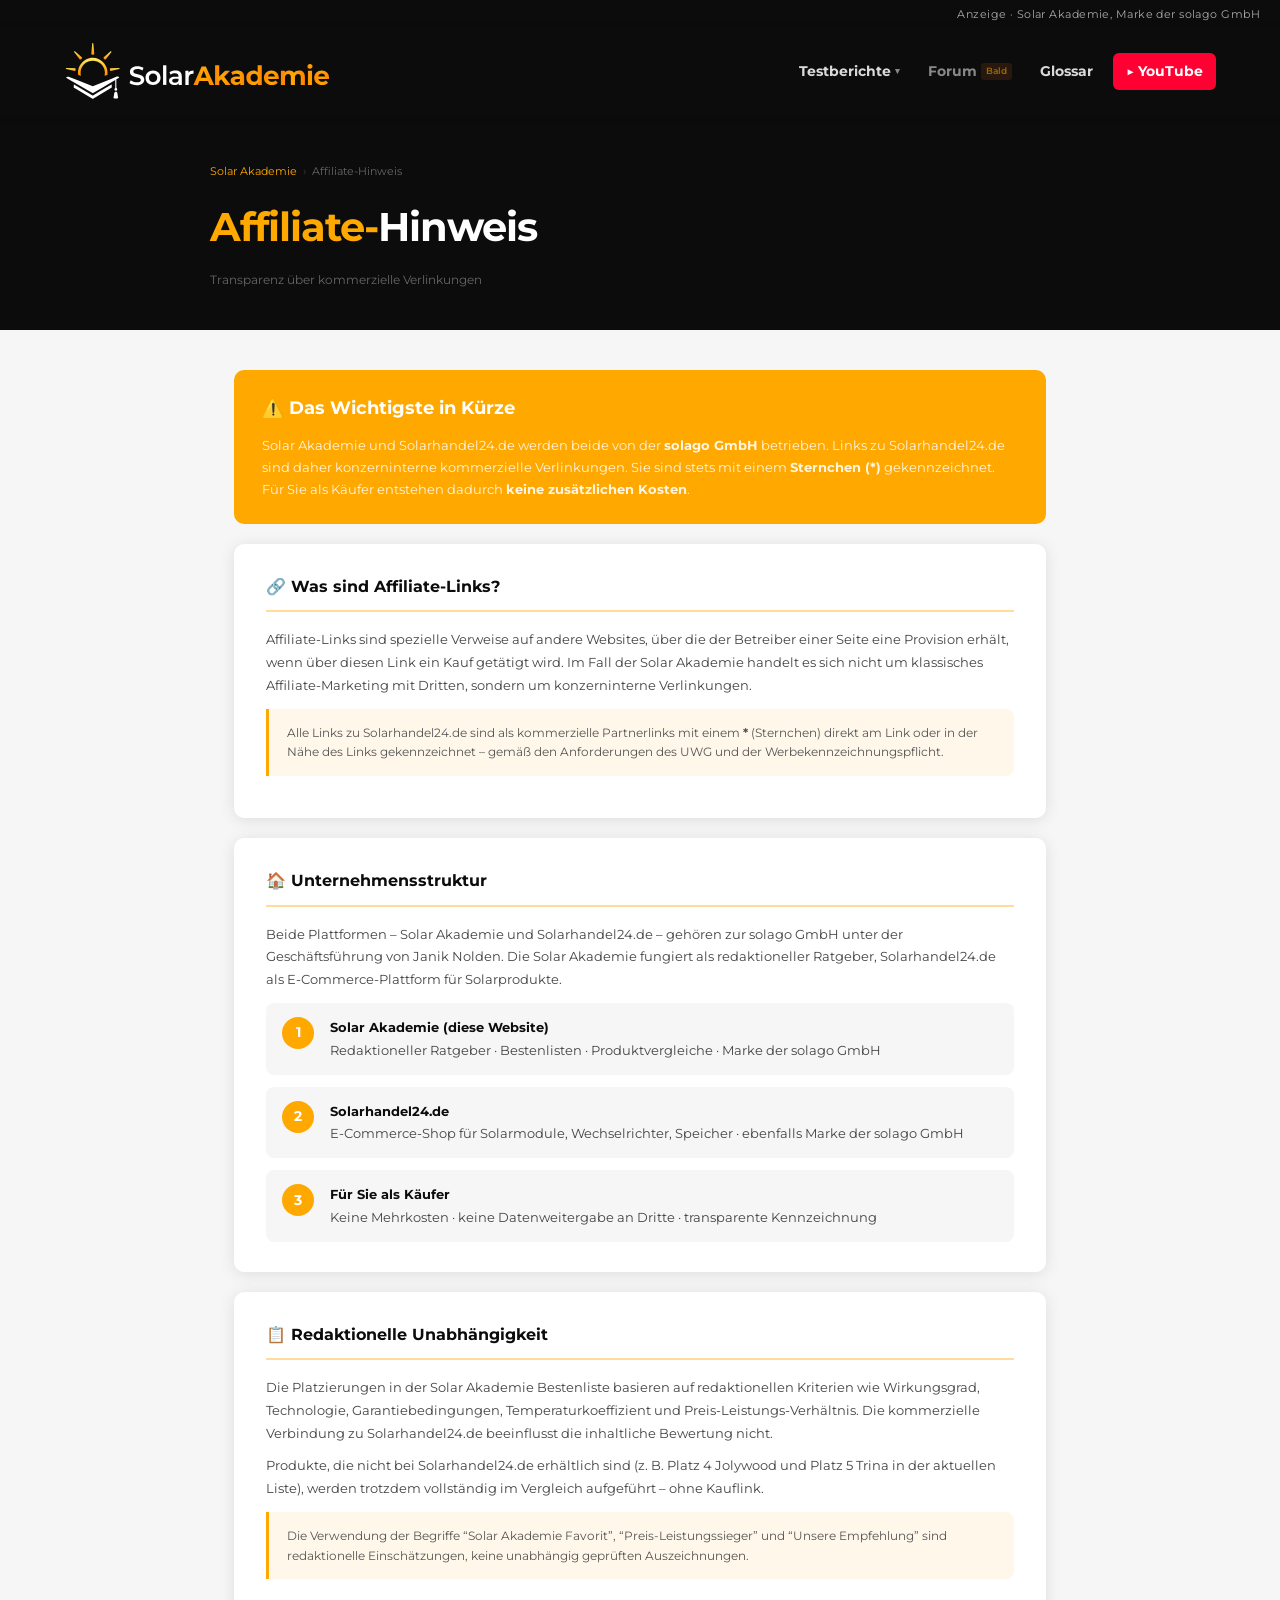
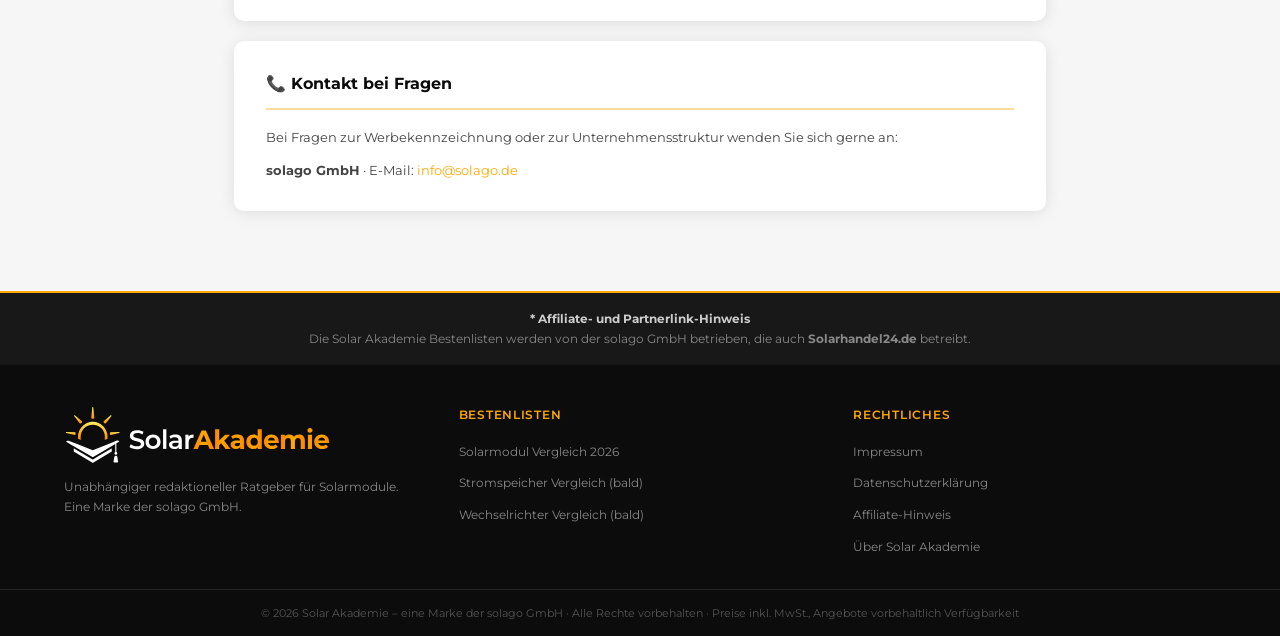
==== affiliate-hinweis.html @ ae0d11c7 "fix: Logo footer" ====
<!DOCTYPE html>
<html lang="de">
<head>
<meta charset="UTF-8">
<meta name="viewport" content="width=device-width, initial-scale=1.0">
<link rel="icon" type="image/svg+xml" href="assets/sh24_Solar-Akademie_Favicon.svg">
<title>Affiliate-Hinweis | Solar Akademie</title>
<link href="https://fonts.googleapis.com/css2?family=Montserrat:wght@300;400;700;900&display=swap" rel="stylesheet">
<link rel="stylesheet" href="assets/style.css">
</head>
<body>

<div class="ad-bar">Anzeige &middot; Solar Akademie, Marke der solago GmbH</div>

<!-- HEADER -->
<header>
  <div class="progress-bar" id="progressBar"></div>
  <div class="header-inner">
    <a href="index.html" class="logo">
      <img src="assets/Logoentwurf_dunkel.svg" alt="Solar Akademie" class="logo-img">
    </a>
    <nav class="main-nav">
      <div class="main-nav-item has-dropdown">
        <a href="#" class="main-nav-link">Testberichte <span class="nav-arrow">▾</span></a>
        <div class="nav-dropdown">
          <div class="nav-dropdown-group">Solarmodule</div>
          <a href="solarmodule-vergleich-2026.html" class="nav-dropdown-link">Solarmodul Vergleich 2026</a>
          <a href="#" class="nav-dropdown-link nav-dropdown-soon">Beste Full-Black Module <span class="nav-soon">Bald</span></a>
          <div class="mobile-menu-divider"></div>
          <div class="nav-dropdown-group">Speicher &amp; Wechselrichter</div>
          <a href="#" class="nav-dropdown-link nav-dropdown-soon">Stromspeicher Vergleich <span class="nav-soon">Bald</span></a>
          <a href="#" class="nav-dropdown-link nav-dropdown-soon">Wechselrichter <span class="nav-soon">Bald</span></a>
          <a href="#" class="nav-dropdown-link nav-dropdown-soon">Balkonkraftwerke <span class="nav-soon">Bald</span></a>
        </div>
      </div>
      <a href="#" class="main-nav-link main-nav-soon">Forum <span class="nav-soon">Bald</span></a>
      <a href="glossar.html" class="main-nav-link">Glossar</a>
      <a href="https://www.youtube.com/@solar-akademie" target="_blank" rel="noopener" class="main-nav-cta">▶ YouTube</a>
    </nav>
    <button class="mobile-menu-btn" id="mobileMenuBtn" aria-label="Menü öffnen">☰</button>
  </div>
  <!-- Mobile Menu -->
  <div class="mobile-menu" id="mobileMenu">
    <div class="mobile-menu-toggle" id="mobileTestToggle">Testberichte <span class="mob-arrow">▾</span></div>
    <div class="mobile-submenu" id="mobileTestSubmenu">
      <div class="mobile-menu-label">Solarmodule</div>
      <a href="solarmodule-vergleich-2026.html">Solarmodul Vergleich 2026</a>
      <a href="#">Beste Full-Black Module <span class="nav-soon">Bald</span></a>
      <div class="mobile-menu-label">Speicher &amp; Wechselrichter</div>
      <a href="#">Stromspeicher Vergleich <span class="nav-soon">Bald</span></a>
      <a href="#">Wechselrichter <span class="nav-soon">Bald</span></a>
      <a href="#">Balkonkraftwerke <span class="nav-soon">Bald</span></a>
    </div>
    <div class="mobile-menu-divider"></div>
    <a href="#">Forum</a>
    <a href="glossar.html">Glossar</a>
    <a href="https://www.youtube.com/@solar-akademie" target="_blank" rel="noopener">▶ YouTube</a>
  </div>
</header>


<div class="page-hero">
  <div class="page-hero-inner">
    <div class="breadcrumb">
      <a href="index.html">Solar Akademie</a>
      <span class="breadcrumb-sep">&rsaquo;</span>
      <span>Affiliate-Hinweis</span>
    </div>
    <h1><span>Affiliate-</span>Hinweis</h1>
    <div class="page-hero-meta">Transparenz &uuml;ber kommerzielle Verlinkungen</div>
  </div>
</div>

<div class="legal-wrap">

  <div class="highlight-box">
    <h2>&#9888;&#65039; Das Wichtigste in K&uuml;rze</h2>
    <p>Solar Akademie und Solarhandel24.de werden beide von der <strong>solago GmbH</strong> betrieben. Links zu Solarhandel24.de sind daher konzerninterne kommerzielle Verlinkungen. Sie sind stets mit einem <strong>Sternchen (*)</strong> gekennzeichnet. F&uuml;r Sie als K&auml;ufer entstehen dadurch <strong>keine zus&auml;tzlichen Kosten</strong>.</p>
  </div>

  <div class="legal-section">
    <h2>&#128279; Was sind Affiliate-Links?</h2>
    <p>Affiliate-Links sind spezielle Verweise auf andere Websites, &uuml;ber die der Betreiber einer Seite eine Provision erh&auml;lt, wenn &uuml;ber diesen Link ein Kauf get&auml;tigt wird. Im Fall der Solar Akademie handelt es sich nicht um klassisches Affiliate-Marketing mit Dritten, sondern um konzerninterne Verlinkungen.</p>
    <div class="notice-box">Alle Links zu Solarhandel24.de sind als kommerzielle Partnerlinks mit einem <strong>*</strong> (Sternchen) direkt am Link oder in der N&auml;he des Links gekennzeichnet &ndash; gem&auml;&szlig; den Anforderungen des UWG und der Werbekennzeichnungspflicht.</div>
  </div>

  <div class="legal-section">
    <h2>&#127968; Unternehmensstruktur</h2>
    <p>Beide Plattformen &ndash; Solar Akademie und Solarhandel24.de &ndash; geh&ouml;ren zur solago GmbH unter der Gesch&auml;ftsf&uuml;hrung von Janik Nolden. Die Solar Akademie fungiert als redaktioneller Ratgeber, Solarhandel24.de als E-Commerce-Plattform f&uuml;r Solarprodukte.</p>
    <div class="flow-steps">
      <div class="flow-step">
        <div class="flow-step-num">1</div>
        <div class="flow-step-text">
          <strong>Solar Akademie (diese Website)</strong>
          Redaktioneller Ratgeber &middot; Bestenlisten &middot; Produktvergleiche &middot; Marke der solago GmbH
        </div>
      </div>
      <div class="flow-step">
        <div class="flow-step-num">2</div>
        <div class="flow-step-text">
          <strong>Solarhandel24.de</strong>
          E-Commerce-Shop f&uuml;r Solarmodule, Wechselrichter, Speicher &middot; ebenfalls Marke der solago GmbH
        </div>
      </div>
      <div class="flow-step">
        <div class="flow-step-num">3</div>
        <div class="flow-step-text">
          <strong>F&uuml;r Sie als K&auml;ufer</strong>
          Keine Mehrkosten &middot; keine Datenweitergabe an Dritte &middot; transparente Kennzeichnung
        </div>
      </div>
    </div>
  </div>

  <div class="legal-section">
    <h2>&#128203; Redaktionelle Unabh&auml;ngigkeit</h2>
    <p>Die Platzierungen in der Solar Akademie Bestenliste basieren auf redaktionellen Kriterien wie Wirkungsgrad, Technologie, Garantiebedingungen, Temperaturkoeffizient und Preis-Leistungs-Verh&auml;ltnis. Die kommerzielle Verbindung zu Solarhandel24.de beeinflusst die inhaltliche Bewertung nicht.</p>
    <p>Produkte, die nicht bei Solarhandel24.de erh&auml;ltlich sind (z. B. Platz 4 Jolywood und Platz 5 Trina in der aktuellen Liste), werden trotzdem vollst&auml;ndig im Vergleich aufgef&uuml;hrt &ndash; ohne Kauflink.</p>
    <div class="notice-box">Die Verwendung der Begriffe &ldquo;Solar Akademie Favorit&rdquo;, &ldquo;Preis-Leistungssieger&rdquo; und &ldquo;Unsere Empfehlung&rdquo; sind redaktionelle Einsch&auml;tzungen, keine unabh&auml;ngig gepr&uuml;ften Auszeichnungen.</div>
  </div>

  <div class="legal-section">
    <h2>&#128222; Kontakt bei Fragen</h2>
    <p>Bei Fragen zur Werbekennzeichnung oder zur Unternehmensstruktur wenden Sie sich gerne an:</p>
    <p><strong>solago GmbH</strong> &middot; E-Mail: <a href="mailto:info@solago.de">info@solago.de</a></p>
  </div>

</div>

<footer>
  <div class="affiliate-box">
    <strong style="color:#ccc;">* Affiliate- und Partnerlink-Hinweis</strong><br>
    Die Solar Akademie Bestenlisten werden von der solago GmbH betrieben, die auch <strong>Solarhandel24.de</strong> betreibt.
  </div>
  <div class="footer-grid">
    <div class="footer-col">
      <div style="display:flex;align-items:center;gap:10px;margin-bottom:12px;">
<img src="assets/Logoentwurf_dunkel.svg" alt="Solar Akademie" class="logo-img">
      </div>
      <p>Unabh&auml;ngiger redaktioneller Ratgeber f&uuml;r Solarmodule. Eine Marke der solago GmbH.</p>
    </div>
    <div class="footer-col">
      <h5>Bestenlisten</h5>
      <ul>
        <li><a href="solarmodule-vergleich-2026.html">Solarmodul Vergleich 2026</a></li>
        <li><a href="#">Stromspeicher Vergleich (bald)</a></li>
        <li><a href="#">Wechselrichter Vergleich (bald)</a></li>
      </ul>
    </div>
    <div class="footer-col">
      <h5>Rechtliches</h5>
      <ul>
        <li><a href="impressum.html">Impressum</a></li>
        <li><a href="datenschutz.html">Datenschutzerkl&auml;rung</a></li>
        <li><a href="affiliate-hinweis.html">Affiliate-Hinweis</a></li>
        <li><a href="ueber-solar-akademie.html">&Uuml;ber Solar Akademie</a></li>
      </ul>
    </div>
  </div>
    <div class="footer-bottom">
    © 2026 Solar Akademie – eine Marke der solago GmbH · Alle Rechte vorbehalten · Preise inkl. MwSt., Angebote vorbehaltlich Verfügbarkeit
  </div>
</footer>


<script>
(function() {
  var bar = document.getElementById('progressBar');
  var header = document.querySelector('header');
  function setBarTop() { bar.style.top = header.offsetHeight + 'px'; }
  setBarTop();
  window.addEventListener('resize', setBarTop);
  window.addEventListener('scroll', function() {
    var s = window.scrollY;
    var h = document.documentElement.scrollHeight - document.documentElement.clientHeight;
    bar.style.width = (h > 0 ? (s / h) * 100 : 0) + '%';
  }, { passive: true });
})();
document.getElementById('mobileMenuBtn').addEventListener('click', function() {
  document.getElementById('mobileMenu').classList.toggle('open');
});
document.getElementById('mobileTestToggle').addEventListener('click', function() {
  this.classList.toggle('open');
  document.getElementById('mobileTestSubmenu').classList.toggle('open');
});
</script>
</body>
</html>
---- assets/style.css ----
/* ============================================================
   SOLAR AKADEMIE – Globales Stylesheet · solago GmbH
   ============================================================ */

/* --- TOKENS --- */
:root {
  --orange:       #ffa800;
  --orange-light: #ffdc99;
  --bg:           #f6f6f6;
  --text:         #1a1a1a;
  --black:        #0c0c0c;
  --white:        #ffffff;
  --shadow:       0 2px 16px rgba(0,0,0,0.10);
  --radius:       10px;
}

/* --- RESET --- */
*, *::before, *::after { box-sizing: border-box; margin: 0; padding: 0; }
html, body { width: 100%; max-width: 100%; scroll-behavior: smooth; }
body { font-family: 'Montserrat', sans-serif; background: var(--bg); color: var(--text); font-size: 15px; line-height: 1.65; }

/* ============================================================
   AD BAR
   ============================================================ */
.ad-bar { background: var(--black); color: #aaa; font-size: 11px; letter-spacing: 0.04em; text-align: right; padding: 5px 20px; }

/* ============================================================
   HEADER + NAVIGATION
   ============================================================ */
header { position: sticky; top: 0; z-index: 100; background: var(--black); box-shadow: 0 2px 12px rgba(0,0,0,0.07); }
.progress-bar { position: fixed; top: 66px; left: 0; height: 2px; width: 0%; background: var(--orange); transition: width 0.08s linear; pointer-events: none; z-index: 101; }
.header-inner { max-width: 1200px; margin: 0 auto; display: flex; align-items: center; justify-content: space-between; padding: 13px 24px; gap: 16px; }
.logo { display: flex; align-items: center; gap: 11px; text-decoration: none; }
.logo-img { height: 60px; width: auto; display: block; }
.logo-sq { background: var(--orange); color: var(--white); font-weight: 700; font-size: 16px; width: 40px; height: 40px; border-radius: 8px; display: flex; align-items: center; justify-content: center; letter-spacing: -1px; flex-shrink: 0; }
.logo-text { font-weight: 700; font-size: 18px; color: var(--black); letter-spacing: -0.5px; }
.logo-text span { color: var(--orange); }
.main-nav { display: flex; align-items: center; gap: 4px; }
.main-nav-item { position: relative; }
.main-nav-link { font-size: 14px; font-weight: 700; color: rgba(255,255,255,0.85); text-decoration: none; padding: 7px 12px; border-radius: 6px; transition: background 0.15s, color 0.15s; white-space: nowrap; display: flex; align-items: center; gap: 4px; }
.main-nav-link:hover { background: rgba(255,255,255,0.08); color: var(--white); }
.nav-arrow { font-size: 9px; opacity: 0.6; }
.main-nav-soon { opacity: 0.6; }
.nav-soon { font-size: 9px; font-weight: 600; background: rgba(249,115,22,0.2); color: var(--orange); padding: 1px 5px; border-radius: 3px; }
.main-nav-cta { font-size: 14px; font-weight: 700; background: #f03; color: var(--white); text-decoration: none; padding: 7px 13px; border-radius: 6px; white-space: nowrap; transition: opacity 0.15s; margin-left: 4px; }
.main-nav-cta:hover { opacity: 0.88; }
.nav-dropdown { display: none; position: absolute; top: 100%; left: 0; padding-top: 8px; width: 220px; z-index: 200; }
.nav-dropdown-inner { background: #1a1a1a; border: 1px solid rgba(255,255,255,0.08); border-radius: 10px; padding: 8px; box-shadow: 0 8px 24px rgba(0,0,0,0.3); }
.main-nav-item:hover .nav-dropdown { display: block; }
.nav-dropdown-group { font-size: 10px; font-weight: 700; color: var(--orange); letter-spacing: 0.06em; text-transform: uppercase; padding: 6px 10px 3px; }
.nav-dropdown-link { display: flex; align-items: center; justify-content: space-between; font-size: 12px; color: #ccc; text-decoration: none; padding: 7px 10px; border-radius: 6px; transition: background 0.1s, color 0.1s; }
.nav-dropdown-link:hover { background: rgba(255,255,255,0.06); color: var(--white); }
.nav-dropdown-soon { opacity: 0.55; }
.mobile-menu-btn { display: none; background: none; border: none; color: var(--white); font-size: 20px; cursor: pointer; padding: 4px 8px; }
.mobile-menu { display: none; flex-direction: column; background: #1a1a1a; border-top: 1px solid rgba(255,255,255,0.06); padding: 8px 0; }
.mobile-menu.open { display: flex; }
.mobile-menu a { font-size: 13px; color: #ccc; text-decoration: none; padding: 10px 20px; }
.mobile-menu a:hover { background: rgba(255,255,255,0.05); color: var(--white); }
.mobile-menu-divider { height: 1px; background: rgba(255,255,255,0.06); margin: 6px 0; }
.mobile-menu-label { font-size: 10px; font-weight: 700; color: #555; letter-spacing: 0.06em; text-transform: uppercase; padding: 4px 20px; }
.mobile-menu-toggle { display: flex; justify-content: space-between; align-items: center; font-size: 13px; color: #ccc; text-decoration: none; padding: 10px 20px; cursor: pointer; user-select: none; }
.mobile-menu-toggle:hover { background: rgba(255,255,255,0.05); color: var(--white); }
.mobile-menu-toggle .mob-arrow { transition: transform 0.22s; display: inline-block; font-style: normal; }
.mobile-menu-toggle.open .mob-arrow { transform: rotate(180deg); }
.mobile-submenu { display: none; flex-direction: column; background: rgba(0,0,0,0.25); border-left: 2px solid rgba(255,165,0,0.3); margin: 0 20px 4px 20px; border-radius: 0 4px 4px 0; }
.mobile-submenu.open { display: flex; }
.mobile-submenu .mobile-menu-label { padding: 8px 14px 4px; }
.mobile-submenu a { font-size: 12px; color: #aaa; padding: 8px 14px; }
.mobile-submenu a:hover { background: rgba(255,255,255,0.05); color: var(--white); }
.mobile-submenu .nav-soon { font-size: 9px; background: rgba(255,165,0,0.15); color: var(--orange); border-radius: 3px; padding: 1px 5px; margin-left: 5px; font-weight: 700; letter-spacing: 0.04em; }
.article-nav { display: flex; flex-direction: column; }
.article-nav-link { display: flex; align-items: center; gap: 10px; font-size: 12px; color: #555; text-decoration: none; padding: 8px 16px; border-left: 2px solid transparent; transition: color 0.15s, background 0.15s, border-color 0.15s; }
.article-nav-link:hover { color: var(--black); background: #fafafa; }
.article-nav-link.active { color: var(--orange); border-left-color: var(--orange); background: #fff8ea; font-weight: 700; }
.article-nav-step { font-size: 10px; color: #bbb; min-width: 14px; text-align: right; flex-shrink: 0; }
.article-nav-link.active .article-nav-step { color: var(--orange); }

/* ============================================================
   FOOTER
   ============================================================ */
footer { background: var(--black); color: #ccc; }
.affiliate-box { background: #181818; border-top: 2px solid var(--orange); padding: 16px 24px; font-size: 12px; color: #888; text-align: center; }
.footer-grid { max-width: 1200px; margin: 0 auto; display: grid; grid-template-columns: 1fr 1fr 1fr; gap: 32px; padding: 40px 24px 30px; }
.footer-col h5 { font-size: 12px; font-weight: 600; letter-spacing: 0.06em; text-transform: uppercase; color: var(--orange); margin-bottom: 14px; }
.footer-col p { font-size: 12px; color: #888; line-height: 1.7; }
.footer-col ul { list-style: none; display: flex; flex-direction: column; gap: 7px; }
.footer-col ul li a { font-size: 12px; color: #888; text-decoration: none; transition: color 0.12s; }
.footer-col ul li a:hover { color: var(--orange); }
.footer-bottom { text-align: center; padding: 14px 24px; border-top: 1px solid #222; font-size: 11px; color: #555; }

/* ============================================================
   BUTTONS
   ============================================================ */
.btn-orange { display: block; width: 100%; background: var(--orange); color: var(--white); font-family: 'Inter', sans-serif; font-size: 13px; font-weight: 700; border: none; border-radius: 7px; padding: 13px; text-align: center; text-decoration: none; cursor: pointer; transition: background 0.15s, transform 0.1s; }
.btn-orange:hover { background: #e09200; transform: translateY(-1px); }
.btn-secondary { display: inline-block; background: transparent; border: 1.5px solid var(--orange); color: var(--orange); font-family: 'Inter', sans-serif; font-size: 12px; font-weight: 700; border-radius: 7px; padding: 10px 20px; text-decoration: none; cursor: pointer; transition: background 0.15s, color 0.15s; white-space: nowrap; }
.btn-secondary:hover { background: var(--orange); color: var(--white); }
.btn-white { display: inline-block; background: var(--white); color: var(--orange); font-family: 'Inter', sans-serif; font-size: 13px; font-weight: 700; padding: 12px 28px; border-radius: 8px; text-decoration: none; transition: opacity 0.15s; }
.btn-white:hover { opacity: 0.9; }
.btn-datasheet { display: inline-block; padding: 9px 14px; border-radius: var(--radius); border: 1px solid #ddd; background: var(--white); color: #555; font-size: 12px; font-weight: 600; text-decoration: none; transition: border-color 0.15s, color 0.15s; white-space: nowrap; }
.btn-datasheet:hover { border-color: var(--orange); color: var(--orange); }

/* ============================================================
   BADGES & RANK CIRCLES
   ============================================================ */
.rank-circle { display: inline-flex; align-items: center; justify-content: center; border-radius: 50%; font-weight: 700; color: var(--white); width: 20px; }
.rc-1 { background: var(--orange); } .rc-2 { background: #888; } .rc-3 { background: #b47530; } .rc-4 { background: #4caf50; } .rc-5 { background: #b0b0b0; }
.badge { font-size: 10px; font-weight: 700; letter-spacing: 0.04em; padding: 4px 10px; border-radius: 4px; white-space: nowrap; text-transform: uppercase; }
.badge-orange { background: var(--orange); color: var(--white); } .badge-gray { background: #888; color: var(--white); } .badge-bronze { background: #b47530; color: var(--white); } .badge-green { background: #4caf50; color: var(--white); } .badge-lightgray { background: #d0d0d0; color: var(--text); }

/* ============================================================
   LEGAL / SUBPAGES
   ============================================================ */
.page-hero { background: var(--black); padding: 48px 24px 40px; }
.page-hero-inner { max-width: 860px; margin: 0 auto; }
.breadcrumb { font-size: 11px; color: #666; margin-bottom: 14px; display: flex; align-items: center; gap: 6px; }
.breadcrumb a { color: var(--orange); text-decoration: none; }
.breadcrumb a:hover { text-decoration: underline; }
.breadcrumb-sep { color: #444; }
.page-hero h1 { font-size: clamp(26px, 4vw, 40px); font-weight: 700; color: var(--white); letter-spacing: -1px; margin-bottom: 10px; }
.page-hero h1 span { color: var(--orange); }
.page-hero-meta { font-size: 12px; color: #666; }
.legal-wrap { max-width: 860px; margin: 0 auto; padding: 40px 24px 60px; }
.legal-section { background: var(--white); border-radius: var(--radius); box-shadow: var(--shadow); padding: 30px 32px; margin-bottom: 20px; }
.legal-section h2 { font-size: 16px; font-weight: 700; color: var(--black); margin-bottom: 16px; padding-bottom: 10px; border-bottom: 2px solid var(--orange-light); }
.legal-section h3 { font-size: 13px; font-weight: 700; color: var(--black); margin: 20px 0 8px; }
.legal-section p { font-size: 13px; color: #444; line-height: 1.75; margin-bottom: 10px; }
.legal-section p:last-child { margin-bottom: 0; }
.legal-section a { color: var(--orange); text-decoration: none; }
.legal-section a:hover { text-decoration: underline; }
.legal-section ul { padding-left: 20px; margin: 8px 0 10px; }
.legal-section ul li { font-size: 13px; color: #444; line-height: 1.75; margin-bottom: 4px; }
.notice-box { background: #fff8ea; border-left: 3px solid var(--orange); border-radius: 0 8px 8px 0; padding: 14px 18px; margin: 12px 0; font-size: 12px; color: #555; line-height: 1.65; }
.info-grid { display: grid; grid-template-columns: 1fr 1fr; gap: 16px; margin-top: 8px; }
.info-box { background: var(--bg); border-radius: 8px; padding: 16px 18px; }
.info-box-label { font-size: 10px; font-weight: 700; text-transform: uppercase; letter-spacing: 0.07em; color: #aaa; margin-bottom: 6px; }
.info-box-value { font-size: 13px; font-weight: 600; color: var(--black); line-height: 1.5; }
.toc-box { background: var(--orange); border-radius: var(--radius); margin-bottom: 20px; }
.toc-box summary { list-style: none; cursor: pointer; padding: 16px 24px; display: flex; align-items: center; justify-content: space-between; user-select: none; }
.toc-box summary::-webkit-details-marker { display: none; }
.toc-box-title { font-size: 12px; font-weight: 700; text-transform: uppercase; letter-spacing: 0.07em; color: var(--white); }
.toc-box-toggle { font-size: 18px; font-weight: 300; color: var(--white); line-height: 1; transition: rotate 0.2s ease; }
.toc-box[open] .toc-box-toggle { rotate: 45deg; }
.toc-box ol { list-style: none; counter-reset: toc; display: flex; flex-direction: column; gap: 6px; padding: 0 24px 16px; }
.toc-box ol li { counter-increment: toc; display: flex; align-items: center; gap: 10px; }
.toc-box ol li::before { content: counter(toc, decimal-leading-zero); font-weight: 700; font-size: 11px; background: rgba(0,0,0,0.18); border-radius: 4px; padding: 2px 7px; min-width: 30px; text-align: center; flex-shrink: 0; color: var(--white); }
.toc-box ol li a { color: var(--white); text-decoration: none; font-size: 13px; font-weight: 600; opacity: 0.9; }
.toc-box ol li a:hover { opacity: 1; text-decoration: underline; }
.highlight-box { background: var(--orange); border-radius: var(--radius); padding: 24px 28px; margin-bottom: 20px; }
.highlight-box h2 { font-size: 18px; font-weight: 700; color: var(--white); margin-bottom: 10px; }
.highlight-box p { font-size: 13px; color: rgba(255,255,255,0.88); line-height: 1.7; }
.schnell-box { background: var(--white); border-radius: var(--radius); box-shadow: var(--shadow); padding: 22px 24px; }
.schnell-title { font-size: 16px; font-weight: 700; color: var(--black); margin-bottom: 10px; padding-bottom: 10px; border-bottom: 2px solid var(--orange-light); }
.schnell-lead { font-size: 13px; color: #444; line-height: 1.75; margin-bottom: 14px; }
.schnell-list { list-style: none; padding: 0; margin: 0; display: flex; flex-direction: column; gap: 10px; }
.schnell-list li { font-size: 13px; color: #444; line-height: 1.75; padding: 12px 14px; background: #fff8ea; border-left: 3px solid var(--orange); border-radius: 0 8px 8px 0; }
.schnell-list li strong { color: var(--orange); }
.flow-steps { display: flex; flex-direction: column; gap: 12px; margin-top: 12px; }
.flow-step { display: flex; align-items: flex-start; gap: 16px; background: var(--bg); border-radius: 8px; padding: 14px 16px; }
.flow-step-num { width: 32px; height: 32px; border-radius: 50%; background: var(--orange); color: var(--white); font-weight: 700; font-size: 14px; display: flex; align-items: center; justify-content: center; flex-shrink: 0; }
.flow-step-text { font-size: 13px; color: #444; line-height: 1.6; }
.flow-step-text strong { color: var(--black); display: block; margin-bottom: 2px; }

/* ============================================================
   ABOUT PAGE
   ============================================================ */
.about-hero { background: var(--black); padding: 60px 24px 50px; position: relative; overflow: hidden; }
.about-hero::before { content: ''; position: absolute; inset: 0; background: radial-gradient(ellipse at 70% 50%, rgba(255,168,0,0.12) 0%, transparent 60%); }
.about-hero-inner { max-width: 860px; margin: 0 auto; position: relative; z-index: 1; }
.about-hero h1 { font-size: clamp(28px, 5vw, 48px); font-weight: 700; color: var(--white); letter-spacing: -1.5px; line-height: 1.1; margin-bottom: 16px; }
.about-hero h1 span { color: var(--orange); }
.about-hero-lead { font-size: 15px; font-weight: 300; color: #aaa; max-width: 560px; line-height: 1.7; }
.about-wrap { max-width: 860px; margin: 0 auto; padding: 40px 24px 60px; display: flex; flex-direction: column; gap: 20px; }
.about-section { background: var(--white); border-radius: var(--radius); box-shadow: var(--shadow); padding: 30px 32px; }
.about-section h2 { font-size: 16px; font-weight: 700; color: var(--black); margin-bottom: 16px; padding-bottom: 10px; border-bottom: 2px solid var(--orange-light); }
.about-section p { font-size: 13px; color: #444; line-height: 1.75; margin-bottom: 10px; }
.about-section p:last-child { margin-bottom: 0; }
.about-section a { color: var(--orange); text-decoration: none; }
.about-section a:hover { text-decoration: underline; }
.founder-card { background: var(--black); border-radius: var(--radius); padding: 28px 32px; display: flex; align-items: flex-start; gap: 24px; }
.founder-avatar { width: 80px; height: 80px; border-radius: 50%; background: var(--orange); display: flex; align-items: center; justify-content: center; font-weight: 700; font-size: 28px; color: var(--white); flex-shrink: 0; overflow: hidden; }
.founder-avatar img, .author-avatar img, .author-card-photo img { width: 100%; height: 100%; object-fit: cover; }
.founder-info { flex: 1; }
.founder-label { font-size: 10px; font-weight: 700; letter-spacing: 0.08em; text-transform: uppercase; color: var(--orange); margin-bottom: 6px; }
.founder-name { font-size: 20px; font-weight: 700; color: var(--white); margin-bottom: 4px; }
.founder-title { font-size: 12px; color: #888; margin-bottom: 12px; }
.founder-bio { font-size: 13px; color: #bbb; line-height: 1.7; }
.value-grid { display: grid; grid-template-columns: 1fr 1fr; gap: 14px; margin-top: 4px; }
.value-card { background: var(--bg); border-radius: 8px; padding: 18px 16px; }
.value-icon { font-size: 22px; margin-bottom: 8px; }
.value-title { font-size: 13px; font-weight: 700; color: var(--black); margin-bottom: 5px; }
.value-desc { font-size: 12px; color: #666; line-height: 1.6; }
.criteria-list { display: flex; flex-direction: column; gap: 10px; margin-top: 8px; }
.criteria-item { display: flex; align-items: flex-start; gap: 12px; padding: 12px 14px; background: var(--bg); border-radius: 8px; }
.criteria-num { width: 26px; height: 26px; border-radius: 50%; background: var(--orange); color: var(--white); font-weight: 700; font-size: 12px; display: flex; align-items: center; justify-content: center; flex-shrink: 0; margin-top: 1px; }
.criteria-text strong { font-size: 13px; font-weight: 700; color: var(--black); display: block; margin-bottom: 2px; }
.criteria-text span { font-size: 12px; color: #666; }
.cta-box { background: var(--orange); border-radius: var(--radius); padding: 24px 28px; text-align: center; }
.cta-box h3 { font-size: 18px; font-weight: 700; color: var(--white); margin-bottom: 8px; }
.cta-box p { font-size: 13px; color: rgba(255,255,255,0.85); margin-bottom: 16px; }

/* ============================================================
   INDEX: HERO
   ============================================================ */
.hero { position: relative; width: 100%; min-height: 440px; display: flex; align-items: center; background: linear-gradient(120deg, #0c0c0c 60%, #1a2a0c 100%); overflow: hidden; padding: 72px 24px 64px;  }
.hero-bg { position: absolute; inset: 0; background-image: url('https://images.unsplash.com/photo-1508514177221-188b1cf16e9d?w=1400&q=80'); background-size: cover; background-position: bottom; opacity: 0.28; }
.hero-gradient { position: absolute; inset: 0; background: linear-gradient(90deg, rgba(12,12,12,0.92) 0%, rgba(12,12,12,0.55) 60%, rgba(12,12,12,0.1) 100%); }
.hero-content { position: relative; z-index: 2; width: 100%; max-width: 1200px; margin: 0 auto; padding: 64px 24px; }
.hero-content-inner { max-width: 620px; }
.eyebrow { display: inline-block; background: var(--orange); color: var(--white); font-size: 11px; font-weight: 700; letter-spacing: 0.08em; padding: 2px 14px; border-radius: 4px; margin-bottom: 18px; text-transform: uppercase; }
.hero h1 { font-size: clamp(24px, 4vw, 42px); font-weight: 700; color: var(--white); line-height: 1.18; margin-bottom: 18px; letter-spacing: -1px; }
.hero h1 em { color: var(--orange); font-style: normal; }
.hero-lead { color: #d0d0d0; font-size: 15px; font-weight: 300; max-width: 520px; margin-bottom: 26px; }
.author-chip { display: inline-flex; align-items: center; gap: 10px; background: rgba(255,255,255,0.10); border: 1px solid rgba(255,255,255,0.18); border-radius: 10px; padding: 7px 16px 7px 7px; }
.author-avatar { width: 34px; height: 34px; border-radius: 50%; background: var(--orange); display: flex; align-items: center; justify-content: center; font-weight: 700; font-size: 13px; color: var(--white); flex-shrink: 0; overflow: hidden; }
.author-name { color: var(--white); font-size: 12px; font-weight: 700; }
.author-meta { color: #aaa; font-size: 11px; }

/* ============================================================
   INDEX: LAYOUT & SIDEBAR
   ============================================================ */
.main-wrap { width: 100%; max-width: 1200px; margin: 0 auto; padding: 40px 20px; display: grid; grid-template-columns: minmax(0, 1fr) 280px; gap: 32px; align-items: start; }
@media (max-width: 1000px) { .main-wrap { grid-template-columns: minmax(0, 1fr) 240px; gap: 20px; } }
.sidebar { display: flex; flex-direction: column; gap: 22px; align-self: start; }
.sticky-wrap { display: contents; }
.sidebar-card { background: var(--white); border-radius: var(--radius); overflow: hidden; box-shadow: var(--shadow); }
.quick-buy { background: var(--black); color: var(--white); padding: 20px 18px; border-radius: var(--radius); box-shadow: var(--shadow); }
.quick-buy-label { font-size: 10px; font-weight: 700; letter-spacing: 0.1em; text-transform: uppercase; color: var(--orange); margin-bottom: 10px; }
.quick-buy-img { width: 100%; height: 130px; background: #181818; border-radius: 6px; margin-bottom: 12px; display: flex; object-fit: contain; justify-content: center; font-size: 11px; color: #555; }
.quick-buy-name { font-size: 13px; font-weight: 700; color: var(--white); margin-bottom: 4px; }
.quick-buy-price { font-size: 22px; font-weight: 700; color: var(--orange); margin-bottom: 14px; }
.quick-buy-price span { font-size: 13px; font-weight: 400; color: #aaa; }
.sidebar-card-header { background: var(--black); color: var(--white); font-size: 12px; font-weight: 700; padding: 11px 16px; letter-spacing: 0.04em; text-transform: uppercase; }
.rank-list { padding: 10px 0; }
.rank-item { display: flex; align-items: center; gap: 10px; padding: 9px 16px; border-bottom: 1px solid #f0f0f0; text-decoration: none; color: var(--text); transition: background 0.12s; font-size: 12px; }
.rank-item:last-child { border-bottom: none; }
.rank-item:hover { background: #fff8ee; }
.rank-item-name { flex: 1; font-weight: 600; font-size: 11px; line-height: 1.3; }
.rank-item-price { font-weight: 700; font-size: 12px; color: var(--orange); white-space: nowrap; }
.author-card-inner { padding: 18px 16px; display: flex; flex-direction: column; gap: 10px; }
.author-card-head { display: flex; align-items: center; gap: 12px; }
.author-card-photo { width: 54px; height: 54px; border-radius: 50%; background: var(--orange); display: flex; align-items: center; justify-content: center; font-weight: 700; font-size: 20px; color: var(--white); overflow: hidden; flex-shrink: 0; }
.author-card-name { font-weight: 700; font-size: 14px; }
.author-card-title { font-size: 11px; color: #777; margin-top: -6px; }
.author-card-bio { font-size: 12px; color: #555; line-height: 1.55; }
.author-card-stats { display: flex; gap: 8px; }
.author-stat { flex: 1; background: #fff8ea; border-radius: 8px; padding: 8px 10px; display: flex; flex-direction: column; gap: 2px; }
.author-stat-num { font-size: 13px; font-weight: 700; color: var(--orange); line-height: 1; }
.author-stat-label { font-size: 10px; color: #777; line-height: 1.3; }
.author-card-links { display: flex; flex-direction: column; gap: 6px; }
.author-link { display: block; text-align: center; padding: 7px 10px; border-radius: 6px; font-size: 11px; font-weight: 700; text-decoration: none; transition: opacity 0.15s; }
.author-link:hover { opacity: 0.85; }
.author-link-yt { background: #ff0000; color: #fff; }
.author-link-method { background: #f0f0f0; color: var(--black); }
.more-lists-inner { padding: 14px 16px; display: flex; flex-direction: column; gap: 10px; }
.more-list-item { display: flex; align-items: center; justify-content: space-between; font-size: 12px; color: #777; padding: 8px 10px; border-radius: 6px; background: var(--bg); }
.more-list-item span { font-weight: 700; color: #aaa; font-size: 10px; letter-spacing: 0.05em; text-transform: uppercase; }

/* ============================================================
   INDEX: MAIN COLUMN
   ============================================================ */
.main-col { display: flex; flex-direction: column; gap: 38px; }
section { scroll-margin-top: 90px; }
[id] { scroll-margin-top: 90px; }
.section-title { font-size: 20px; font-weight: 700; color: var(--black); margin-bottom: 18px; letter-spacing: -0.5px; display: flex; align-items: center; gap: 10px; }
.section-title::after { content: ''; flex: 1; height: 2px; background: var(--orange-light); border-radius: 2px; }
.toc { background: var(--orange); border-radius: var(--radius); color: var(--white); }
.toc summary { list-style: none; cursor: pointer; padding: 16px 22px; display: flex; align-items: center; justify-content: space-between; font-size: 13px; font-weight: 700; text-transform: uppercase; letter-spacing: 0.08em; user-select: none; }
.toc summary::-webkit-details-marker { display: none; }
.toc-toggle-icon { font-size: 18px; font-weight: 300; line-height: 1; transition: rotate 0.2s ease; }
.toc[open] .toc-toggle-icon { rotate: 45deg; }
.toc-list { list-style: none; display: flex; flex-direction: column; gap: 6px; counter-reset: toc; padding: 0 22px 16px; }
.toc-list li { counter-increment: toc; display: flex; align-items: center; gap: 10px; }
.toc-list li::before { content: counter(toc, decimal-leading-zero); font-weight: 700; font-size: 12px; background: rgba(0,0,0,0.18); border-radius: 4px; padding: 2px 7px; min-width: 30px; text-align: center; flex-shrink: 0; }
.toc-list a { color: var(--white); text-decoration: none; font-size: 13px; font-weight: 600; opacity: 0.9; }
.toc-list a:hover { opacity: 1; text-decoration: underline; }
.best-list { display: flex; flex-direction: column; gap: 12px; }
.best-item { background: var(--white); border-radius: var(--radius); box-shadow: var(--shadow); display: flex; align-items: center; gap: 16px; padding: 14px 18px; text-decoration: none; color: var(--text); transition: box-shadow 0.15s, transform 0.12s; border-left: 4px solid transparent; }
.best-item:hover { box-shadow: 0 4px 24px rgba(255,168,0,0.2); transform: translateX(3px); }
.best-item-num { width: 38px; height: 38px; border-radius: 50%; display: flex; align-items: center; justify-content: center; font-weight: 700; font-size: 16px; color: var(--white); flex-shrink: 0; }
.best-item-thumb { width: 60px; height: 60px; object-fit: contain; background: #f0f0f0; border-radius: 6px; flex-shrink: 0; display: flex; overflow: hidden; }
.best-item-info { flex: 1; }
.best-item-name { font-weight: 700; font-size: 14px; }
.best-item-sub { font-size: 12px; color: #777; }
.criteria-grid { display: grid; grid-template-columns: repeat(3, 1fr); gap: 14px; }
.criteria-card { background: var(--white); border-radius: var(--radius); padding: 18px 16px; box-shadow: var(--shadow); display: flex; flex-direction: column; gap: 8px; }
.criteria-card-header { display: flex; align-items: center; gap: 8px; }
.criteria-icon { font-size: 20px; flex-shrink: 0; }
.criteria-name { font-size: 14px; font-weight: 700; }
.criteria-desc { font-size: 13px; color: #777; line-height: 1.5; }
.award-card { background: var(--white); border-radius: var(--radius); box-shadow: 0 4px 28px rgba(0,0,0,0.12); overflow: hidden; margin-bottom: 24px; }
.award-header { display: flex; align-items: center; justify-content: space-between; padding: 13px 22px; font-weight: 700; }
.award-header-p1 { background: var(--orange); color: var(--white); }
.award-header-p2, .award-header-p3 { background: var(--black); color: var(--white); }
.award-header-rank { font-size: 22px; font-weight: 700; letter-spacing: -1px; }
.award-header-label { font-size: 11px; letter-spacing: 0.05em; text-transform: uppercase; font-weight: 700; }
.badge-sponsored { display: inline-flex; align-items: center; gap: 4px; background: rgba(255,255,255,0.12); color: rgba(255,255,255,0.7); font-size: 10px; font-weight: 600; padding: 3px 8px; border-radius: 3px; border: 1px solid rgba(255,255,255,0.2); }
.sponsored-notice { font-size: 11px; color: #888; line-height: 1.5; padding: 8px 22px 0; }
.sponsored-notice a { color: var(--orange); text-decoration: none; }
.sponsored-notice a:hover { text-decoration: underline; }
.award-body { display: grid; grid-template-columns: 220px 1fr; }
.award-img-col { padding: 22px 18px; background: #f0f0f0; display: flex; flex-direction: column; align-items: center; gap: 12px; border-right: 1px solid #eee; }
.award-img-wrap { position: relative; width: 160px; height: 160px; background: #e8e8e8; border-radius: 8px; display: flex; align-items: center; justify-content: center; overflow: hidden; }
.award-img-badge { position: absolute; top: -8px; left: -8px; width: 36px; height: 36px; border-radius: 50%; font-weight: 700; font-size: 15px; color: var(--white); display: flex; align-items: center; justify-content: center; box-shadow: 0 2px 8px rgba(0,0,0,0.2); z-index: 1; }
.award-brand { font-size: 12px; font-weight: 700; text-transform: uppercase; letter-spacing: 0.08em; color: var(--orange); }
.award-info-col { padding: 22px; display: flex; flex-direction: column; gap: 14px; }
.stars { color: var(--orange); font-size: 16px; letter-spacing: 1px; }
.stars-text { font-size: 12px; color: #555; margin-left: 6px; }
.stars-rating { font-weight: 700; color: var(--text); }
.stars-label { color: #777; }
.award-product-name { font-size: 16px; font-weight: 700; letter-spacing: -0.5px; }
.award-subtitle { font-size: 13px; color: #777; margin-top: -8px; }
.spec-pills { display: flex; flex-wrap: wrap; gap: 7px; }
.spec-pill { font-size: 11px; font-weight: 600; padding: 4px 10px; border-radius: 4px; background: #f0f0f0; color: var(--text); }
.spec-pill.highlight { background: var(--orange); color: var(--white); }
.award-desc { font-size: 13px; color: #444; line-height: 1.65; }
.trust-quote { display: flex; gap: 10px; align-items: flex-start; margin-top: 12px; padding: 12px 14px; background: #f8f8f8; border-left: 3px solid var(--orange); border-radius: 0 8px 8px 0; }
.trust-quote-icon { font-size: 16px; flex-shrink: 0; margin-top: 1px; }
.trust-quote blockquote { font-size: 12px; color: #444; line-height: 1.65; font-style: italic; margin: 0 0 4px; }
.trust-quote cite { font-size: 11px; color: #888; font-style: normal; }
.pvel-badge { display: flex; gap: 10px; align-items: flex-start; margin-top: 12px; padding: 11px 14px; background: #fff8ea; border: 1px solid #ffe0a0; border-radius: 8px; text-decoration: none; transition: border-color 0.15s, background 0.15s; }
.pvel-badge:hover { background: #fff3d0; border-color: var(--orange); }
.pvel-badge-icon { font-size: 20px; flex-shrink: 0; }
.pvel-badge-text { display: flex; flex-direction: column; gap: 3px; }
.pvel-badge-text strong { font-size: 12px; font-weight: 700; color: var(--black); }
.pvel-badge-text span { font-size: 11px; color: #666; line-height: 1.5; }
.pvel-badge-link { color: var(--orange); font-weight: 600; }
.pros-cons { display: grid; grid-template-columns: 1fr 1fr; gap: 12px; }
.pro-con-col { display: flex; flex-direction: column; gap: 5px; }
.pro-con-title { font-size: 11px; font-weight: 700; text-transform: uppercase; letter-spacing: 0.06em; color: #555; margin-bottom: 4px; }
.pro  { font-size: 12px; color: #2e7d32; display: flex; align-items: flex-start; gap: 5px; }
.con  { font-size: 12px; color: #c62828; display: flex; align-items: flex-start; gap: 5px; }
.pro::before { content: '✓'; font-weight: 700; flex-shrink: 0; margin-top: 1px; }
.con::before { content: '✗'; font-weight: 700; flex-shrink: 0; margin-top: 1px; }
.award-cta { display: flex; align-items: center; justify-content: space-between; flex-wrap: wrap; gap: 12px; padding: 14px 22px; background: #f8f8f8; border-top: 1px solid #eee; }
.award-cta-buttons { display: flex; align-items: center; gap: 10px; flex-wrap: wrap; }
.award-price { font-size: 20px; font-weight: 700; color: var(--black); }
.award-price span { font-size: 13px; font-weight: 400; color: #888; }
.glossar { display: inline; position: relative; color: inherit; border-bottom: 1px dashed var(--orange); cursor: help; white-space: nowrap; }
.glossar-tip { display: none; position: absolute; bottom: calc(100% + 8px); left: 50%; transform: translateX(-50%); width: 220px; background: var(--black); color: #eee; font-size: 11px; line-height: 1.6; padding: 9px 12px; border-radius: 8px; box-shadow: 0 4px 16px rgba(0,0,0,0.25); z-index: 200; pointer-events: none; white-space: normal; }
.glossar-tip::after { content: ''; position: absolute; top: 100%; left: 50%; transform: translateX(-50%); border: 6px solid transparent; border-top-color: var(--black); }
.glossar:hover .glossar-tip, .glossar:focus .glossar-tip { display: block; }
.glossar-tip strong { color: var(--orange); display: block; margin-bottom: 3px; font-size: 11px; }
.comptable-wrap { overflow-x: auto; border-radius: var(--radius); box-shadow: 0 4px 24px rgba(0,0,0,0.10); background: var(--white); }
.comptable { width: 100%; border-collapse: collapse; min-width: 700px; font-size: 13px; }
.ct-label-col { width: 160px; min-width: 140px; background: var(--white); padding: 18px 16px; vertical-align: bottom; border-right: 2px solid #f0f0f0; }
.ct-brand-header { display: flex; flex-direction: column; gap: 4px; }
.ct-brand-sub { font-size: 10px; font-weight: 700; letter-spacing: 0.08em; text-transform: uppercase; color: #aaa; }
.ct-brand-title { font-size: 16px; font-weight: 700; color: var(--black); line-height: 1.2; }
.ct-prod-col { text-align: center; padding: 14px 12px 18px; border-right: 1px solid #f0f0f0; vertical-align: bottom; min-width: 130px; }
.ct-prod-col:last-child { border-right: none; }
.ct-highlight { background: #fffbf0 !important; border-left: 2px solid var(--orange) !important; border-right: 2px solid var(--orange) !important; }
.ct-badge { display: inline-block; font-size: 9px; font-weight: 700; letter-spacing: 0.06em; text-transform: uppercase; padding: 3px 8px; border-radius: 4px; margin-bottom: 10px; white-space: normal; text-align: center; line-height: 1.3; }
.ct-badge-orange { background: var(--orange); color: var(--white); }
.ct-badge-outline { background: transparent; border: 1.5px solid #ddd; color: #888; }
.ct-prod-img { width: 80px; height: 80px; background: #f5f5f5; border-radius: 8px; margin: 0 auto 10px; display: flex; object-fit: contain; }
.ct-prod-rank { font-size: 11px; font-weight: 700; color: #aaa; margin-bottom: 3px; }
.ct-prod-name { font-size: 12px; font-weight: 700; color: var(--black); line-height: 1.3; }
.comptable tbody tr { border-top: 1px solid #f0f0f0; }
.comptable td { padding: 13px 12px; text-align: center; font-size: 13px; color: var(--text); border-right: 1px solid #f0f0f0; vertical-align: middle; }
.comptable td:last-child { border-right: none; }
.ct-row-label { text-align: left !important; font-size: 12px; font-weight: 600; color: #555; background: var(--white); border-right: 2px solid #f0f0f0 !important; padding: 13px 16px !important; line-height: 1.4; }
.ct-row-sublabel { display: block; font-size: 10px; font-weight: 400; color: #aaa; text-transform: uppercase; letter-spacing: 0.04em; margin-top: 2px; }
.ct-row-alt { background: #fafafa; }
.ct-row-alt .ct-highlight { background: #fff8ea !important; }
.ct-best { color: var(--orange) !important; }
.ct-price-cell { font-size: 16px; font-weight: 700; color: var(--black); }
.ct-highlight.ct-price-cell { color: var(--orange) !important; }
.ct-row-cta td { padding: 16px 12px !important; border-top: 2px solid #eee; }
.ct-btn { display: inline-block; font-family: 'Inter', sans-serif; font-size: 11px; font-weight: 700; padding: 10px 14px; border-radius: 8px; text-decoration: none; white-space: nowrap; transition: opacity 0.15s, transform 0.1s; }
.ct-btn:hover { opacity: 0.85; transform: translateY(-1px); }
.ct-btn-primary { background: var(--orange); color: var(--white); } .ct-btn-dark { background: var(--black); color: var(--white); } .ct-btn-disabled { background: #eee; color: #aaa; cursor: default; }
.tech-boxes { display: grid; grid-template-columns: 1fr 1fr; gap: 20px; margin-bottom: 24px; }
.tech-box { background: var(--white); border-radius: var(--radius); box-shadow: var(--shadow); padding: 22px 20px; }
.tech-box h4 { font-size: 15px; font-weight: 700; margin-bottom: 10px; }
.tech-box p  { font-size: 13px; color: #555; line-height: 1.65; }
.yt-grid { display: grid; grid-template-columns: 1fr 1fr; gap: 20px; }
.yt-card { display: flex; flex-direction: column; }
.yt-intro { font-size: 12px; color: #555; line-height: 1.6; margin-bottom: 10px; padding: 10px 12px; background: #f8f8f8; border-left: 3px solid var(--orange); border-radius: 0 6px 6px 0; }
.yt-wrapper { background: var(--black); border-radius: var(--radius) var(--radius) 0 0; overflow: hidden; }
.yt-wrapper iframe { display: block; width: 100%; height: 240px; border: none; }
.yt-label { font-size: 11px; text-align: center; padding: 8px; background: var(--black); color: var(--white); border-radius: 0 0 var(--radius) var(--radius); }
.fazit-infobox { background: var(--white); border-radius: var(--radius); box-shadow: var(--shadow); padding: 20px 22px; margin-bottom: 18px; font-size: 14px; line-height: 1.7; color: #333; }
.fazit-card { background: var(--black); border-radius: var(--radius); padding: 22px; }
.fazit-winner-row { display: flex; align-items: center; gap: 18px; flex-wrap: wrap; }
.fazit-winner-img { width: 90px; height: 90px; background: #222; border-radius: 8px; flex-shrink: 0; display: flex; object-fit: contain; overflow: hidden; }
.fazit-winner-info { flex: 1; }
.fazit-winner-label { font-size: 10px; font-weight: 700; letter-spacing: 0.08em; text-transform: uppercase; color: var(--orange); margin-bottom: 4px; }
.fazit-winner-name { font-size: 16px; font-weight: 700; color: var(--white); margin-bottom: 6px; }
.fazit-winner-specs { display: flex; flex-wrap: wrap; gap: 6px; margin-bottom: 10px; }
.fazit-spec { font-size: 11px; background: rgba(255,255,255,0.08); color: #ccc; padding: 3px 9px; border-radius: 14px; }
.fazit-price { font-size: 22px; font-weight: 700; color: var(--orange); }
.fazit-price span { font-size: 13px; font-weight: 400; color: #888; }

/* ============================================================
   FAQ
   ============================================================ */
.faq-list { display: flex; flex-direction: column; border-radius: var(--radius); overflow: hidden; box-shadow: var(--shadow); }
.faq-item { background: var(--white); border-bottom: 1px solid #f0f0f0; }
.faq-item:last-child { border-bottom: none; }
.faq-item summary { list-style: none; }
.faq-item summary::-webkit-details-marker { display: none; }
.faq-question { width: 100%; display: flex; align-items: center; justify-content: space-between; gap: 16px; padding: 18px 22px; cursor: pointer; font-size: 14px; font-weight: 700; color: var(--black); line-height: 1.4; transition: background 0.15s, color 0.15s; user-select: none; }
.faq-question:hover { background: #fff8ea; }
.faq-item[open] > .faq-question { background: #fff8ea; color: var(--orange); }
.faq-icon { flex-shrink: 0; width: 26px; height: 26px; background: var(--orange); color: var(--white); border-radius: 50%; display: flex; align-items: center; justify-content: center; font-size: 20px; font-weight: 400; line-height: 26px; transition: background 0.15s, rotate 0.25s ease; }
.faq-icon::before { content: '+'; display: block; line-height: 1; }
.faq-item[open] .faq-icon { background: var(--black); rotate: 45deg; }
.faq-answer { padding: 22px 20px; }
.faq-answer p { font-size: 13px; color: #444; line-height: 1.75; margin: 0; }
.faq-answer p strong { color: var(--black); }

/* ============================================================
   GLOSSAR PAGE
   ============================================================ */
.glossar-search-wrap { margin-bottom: 28px; }
.glossar-search { width: 100%; padding: 12px 16px; font-size: 14px; font-family: inherit; border: 2px solid #e5e5e5; border-radius: 8px; outline: none; transition: border-color 0.15s; }
.glossar-search:focus { border-color: var(--orange); }
.glossar-alpha-nav { display: flex; flex-wrap: wrap; gap: 6px; margin-bottom: 28px; }
.glossar-alpha-nav a { font-size: 12px; font-weight: 700; width: 32px; height: 32px; display: flex; align-items: center; justify-content: center; border-radius: 6px; text-decoration: none; color: var(--black); background: var(--bg); transition: background 0.15s, color 0.15s; }
.glossar-alpha-nav a:hover, .glossar-alpha-nav a.active { background: var(--orange); color: var(--white); }
.glossar-alpha-nav a.disabled { opacity: 0.3; pointer-events: none; }
.glossar-group { margin-bottom: 36px; }
.glossar-group-letter { font-size: 28px; font-weight: 700; color: var(--orange); margin-bottom: 12px; padding-bottom: 8px; border-bottom: 2px solid var(--orange); letter-spacing: -1px; }
.glossar-entries { display: flex; flex-direction: column; gap: 2px; }
.glossar-entry { background: var(--white); border-radius: 8px; box-shadow: 0 1px 4px rgba(0,0,0,0.06); overflow: hidden; }
.glossar-entry summary { list-style: none; cursor: pointer; padding: 14px 18px; display: flex; align-items: center; justify-content: space-between; gap: 12px; user-select: none; }
.glossar-entry summary::-webkit-details-marker { display: none; }
.glossar-entry-term { font-size: 14px; font-weight: 700; color: var(--black); }
.glossar-entry-short { font-size: 12px; color: #888; margin-left: 8px; font-weight: 400; }
.glossar-entry-icon { font-size: 18px; color: var(--orange); font-weight: 300; flex-shrink: 0; transition: rotate 0.2s ease; }
.glossar-entry[open] .glossar-entry-icon { rotate: 45deg; }
.glossar-entry[open] summary, .glossar-entry summary:hover { background: #fff8ea; }
.glossar-entry-body { padding: 0 18px 16px; border-top: 1px solid #f0f0f0; }
.glossar-entry-body p { font-size: 13px; color: #444; line-height: 1.75; margin: 12px 0 0; }
.glossar-tags { display: flex; gap: 6px; flex-wrap: wrap; margin-top: 10px; }
.glossar-tag { font-size: 10px; font-weight: 700; padding: 3px 8px; border-radius: 4px; background: #f0f0f0; color: #666; }
.glossar-tag.orange { background: rgba(249,115,22,0.12); color: var(--orange); }
.glossar-no-results { text-align: center; color: #aaa; font-size: 14px; padding: 40px 0; display: none; }
.overflow-guard { overflow-x: clip; }

/* ============================================================
   RESPONSIVE
   ============================================================ */
@media (max-width: 880px) {
  .main-wrap { grid-template-columns: 1fr !important; display: block !important; padding: 16px !important; }
  .main-nav { display: none; }
  .mobile-menu-btn { display: block; }
  .sidebar { display: none !important; }
}
@media (max-width: 640px) {
  .header-inner { padding: 10px 16px; }
  .footer-grid { grid-template-columns: 1fr; gap: 20px; padding: 24px 16px; }
  .affiliate-box { padding: 12px 16px; }
  .hero { min-height: 280px; }
  .hero-content { padding: 28px 16px; }
  .hero h1 { font-size: 22px; letter-spacing: -0.5px; }
  .hero-lead { font-size: 13px; }
  .main-col { gap: 28px; }
  .criteria-grid { grid-template-columns: 1fr 1fr; }
  .criteria-card { padding: 16px; }
  .best-item { padding: 12px 14px; gap: 10px; }
  .best-item-info { flex: 1 1 0%; min-width: 0; }
  .best-item-info .badge { font-size: 8px; padding: 2px 7px; align-self: flex-start; }
  .best-item-name { font-size: 13px; overflow: hidden; text-overflow: ellipsis; white-space: nowrap; }
  .best-item-sub { font-size: 10px; color: #777; overflow: hidden; text-overflow: ellipsis; white-space: nowrap; }
  .award-body { grid-template-columns: 1fr; }
  .award-img-col { flex-direction: row; align-items: center; gap: 14px; border-right: none; border-bottom: 1px solid #eee; padding: 14px 16px; }
  .award-img-wrap { width: 80px !important; height: 80px !important; flex-shrink: 0; }
  .award-info-col { padding: 16px; }
  .pros-cons { grid-template-columns: 1fr; }
  .award-cta { flex-direction: column; padding: 14px 16px; }
  .award-cta-buttons { width: 100%; flex-direction: column; }
  .award-cta .btn-orange, .award-cta .btn-secondary, .award-cta .btn-datasheet { width: 100% !important; display: block !important; text-align: center !important; }
  .tech-boxes, .yt-grid { grid-template-columns: 1fr; gap: 14px; }
  .tech-box { padding: 18px 16px; }
  .yt-wrapper iframe { aspect-ratio: 16/9; height: auto; }
  .fazit-card { padding: 16px; }
  .fazit-winner-row { flex-direction: column; align-items: flex-start; gap: 14px; }
  .fazit-winner-row .btn-orange { width: 100%; }
  .legal-wrap { padding: 16px; }
  .legal-section { padding: 18px 16px; }
  .highlight-box { padding: 18px 16px; }
  .page-hero { padding: 28px 16px 24px; }
  .info-grid { grid-template-columns: 1fr; }
  .about-hero { padding: 32px 16px 28px; }
  .about-wrap { padding: 16px; gap: 16px; }
  .about-section { padding: 18px 16px; }
  .founder-card { flex-direction: column; padding: 20px 16px; gap: 16px; }
  .value-grid { grid-template-columns: 1fr; }
  .cta-box { padding: 18px 16px; }
  .glossar-alpha-nav a { width: 28px; height: 28px; font-size: 11px; }
}

/* ============================================================
   LANDINGPAGE
   ============================================================ */

/* Hero LP */
.lp-hero { background: var(--black); padding: 72px 24px 64px; position: relative; overflow: hidden; }
.lp-hero::before { content: ''; position: absolute; inset: 0; background: radial-gradient(ellipse at 60% 50%, rgba(255,168,0,0.13) 0%, transparent 65%); pointer-events: none; }
.lp-hero-inner { max-width: 1200px; margin: 0 auto; display: grid; grid-template-columns: 1fr 420px; gap: 48px; align-items: center; position: relative; z-index: 1; padding: 64px 24px; }
.lp-hero-eyebrow { display: inline-flex; align-items: center; gap: 8px; background: rgba(255,168,0,0.12); border: 1px solid rgba(255,168,0,0.25); border-radius: 20px; padding: 4px 14px; font-size: 11px; font-weight: 700; color: var(--orange); letter-spacing: 0.06em; text-transform: uppercase; margin-bottom: 20px; }
.lp-hero h1 { font-size: clamp(24px, 4vw, 42px); font-weight: 700; color: var(--white); letter-spacing: -1px; line-height: 1.18; margin-bottom: 18px; }
.lp-hero h1 em { color: var(--orange); font-style: normal; }
.lp-hero-lead { font-size: 16px; font-weight: 300; color: #bbb; line-height: 1.7; margin-bottom: 28px; max-width: 480px; }
.lp-hero-ctas { display: flex; gap: 12px; flex-wrap: wrap; }
.lp-hero-cta-primary { display: inline-flex; align-items: center; gap: 8px; background: var(--orange); color: var(--white); font-size: 13px; font-weight: 700; padding: 13px 22px; border-radius: 8px; text-decoration: none; transition: background 0.15s, transform 0.1s; }
.lp-hero-cta-primary:hover { background: #e09200; transform: translateY(-1px); }
.lp-hero-cta-secondary { display: inline-flex; align-items: center; gap: 8px; background: transparent; border: 1.5px solid rgba(255,255,255,0.2); color: rgba(255,255,255,0.8); font-size: 13px; font-weight: 700; padding: 12px 20px; border-radius: 8px; text-decoration: none; transition: border-color 0.15s, color 0.15s; }
.lp-hero-cta-secondary:hover { border-color: rgba(255,255,255,0.5); color: var(--white); }
.lp-hero-stats { display: flex; gap: 28px; margin-top: 32px; padding-top: 28px; border-top: 1px solid rgba(255,255,255,0.08); flex-wrap: wrap; }
.lp-hero-stat-num { font-size: 24px; font-weight: 700; color: var(--orange); line-height: 1; }
.lp-hero-stat-label { font-size: 11px; color: #666; margin-top: 3px; }

/* Hero Sidebar Card */
.lp-hero-card { background: #181818; border: 1px solid rgba(255,255,255,0.07); border-radius: var(--radius); overflow: hidden; }
.lp-hero-card-header { background: var(--orange); padding: 12px 18px; font-size: 10px; font-weight: 700; letter-spacing: 0.08em; text-transform: uppercase; color: var(--white); display: flex; align-items: center; justify-content: space-between; }
.lp-hero-card-body { padding: 16px 18px; display: flex; flex-direction: column; gap: 10px; }
.lp-hero-card-item { display: flex; align-items: center; gap: 12px; padding: 10px 12px; background: rgba(255,255,255,0.04); border-radius: 8px; text-decoration: none; transition: background 0.15s; }
.lp-hero-card-item:hover { background: rgba(255,255,255,0.08); }
.lp-hero-card-rank { width: 28px; height: 28px; border-radius: 50%; display: flex; align-items: center; justify-content: center; font-weight: 700; font-size: 12px; color: var(--white); flex-shrink: 0; }
.lp-hero-card-info { flex: 1; min-width: 0; }
.lp-hero-card-name { font-size: 12px; font-weight: 700; color: var(--white); white-space: nowrap; overflow: hidden; text-overflow: ellipsis; }
.lp-hero-card-sub { font-size: 11px; color: #888; }
.lp-hero-card-price { font-size: 13px; font-weight: 700; color: var(--orange); white-space: nowrap; }
.lp-hero-card-footer { padding: 12px 18px; border-top: 1px solid rgba(255,255,255,0.06); }
.lp-hero-card-link { display: block; text-align: center; font-size: 12px; font-weight: 700; color: var(--orange); text-decoration: none; }
.lp-hero-card-link:hover { text-decoration: underline; }

/* Section wrapper */
.lp-section { max-width: 1200px; margin: 0 auto; padding: 56px 24px; }
.lp-section-sm { padding-top: 40px; padding-bottom: 40px; }
.lp-section-title { font-size: 22px; font-weight: 700; color: var(--black); letter-spacing: -0.5px; display: flex; align-items: center; gap: 12px; margin-bottom: 6px; }
.lp-section-title::after { content: ''; flex: 1; height: 2px; background: var(--orange-light); border-radius: 2px; }
.lp-section-sub { font-size: 13px; color: #777; margin-bottom: 28px; }
.lp-divider { background: #eee; height: 1px; }
.lp-dark-bg { background: var(--black); }
.lp-orange-bg { background: var(--orange); }

/* Test cards grid */
.lp-cards { display: grid; grid-template-columns: repeat(auto-fill, minmax(260px, 1fr)); gap: 20px; }
.lp-card { background: var(--white); border-radius: var(--radius); box-shadow: var(--shadow); overflow: hidden; display: flex; flex-direction: column; transition: transform 0.15s, box-shadow 0.15s; text-decoration: none; color: var(--text); }
.lp-card:hover { transform: translateY(-3px); box-shadow: 0 8px 32px rgba(0,0,0,0.14); }
.lp-card-img { width: 100%; height: 160px; background: #f0f0f0; display: flex; align-items: center; justify-content: center; font-size: 11px; color: #bbb; overflow: hidden; position: relative; }
.lp-card-img img { height: 100%; object-fit: cover; }
.lp-card-cat { position: absolute; top: 10px; left: 10px; font-size: 9px; font-weight: 700; letter-spacing: 0.06em; text-transform: uppercase; padding: 3px 9px; border-radius: 4px; }
.lp-card-cat-module { background: var(--orange); color: var(--white); }
.lp-card-cat-speicher { background: #1565c0; color: var(--white); }
.lp-card-cat-wr { background: #2e7d32; color: var(--white); }
.lp-card-cat-balkon { background: #6a1b9a; color: var(--white); }
.lp-card-cat-soon { background: #444; color: #ccc; }
.lp-card-body { padding: 16px 18px; flex: 1; display: flex; flex-direction: column; gap: 6px; }
.lp-card-date { font-size: 11px; color: #aaa; }
.lp-card-title { font-size: 15px; font-weight: 700; color: var(--black); line-height: 1.3; }
.lp-card-desc { font-size: 13px; color: #666; line-height: 1.6; flex: 1; }
.lp-card-footer { padding: 12px 18px; border-top: 1px solid #f0f0f0; display: flex; align-items: center; justify-content: space-between; }
.lp-card-read { font-size: 12px; font-weight: 700; color: var(--orange); }
.lp-card-soon-overlay { position: absolute; inset: 0; background: rgba(0,0,0,0.45); display: flex; align-items: center; justify-content: center; }
.lp-card-soon-badge { font-size: 12px; font-weight: 700; background: #333; color: #ccc; padding: 6px 16px; border-radius: 20px; }

/* Sponsored card */
.lp-card-sponsored { border: 1.5px solid var(--orange); }
.lp-card-sponsored .lp-card-body { background: #fffdf5; }
.lp-sponsored-label { font-size: 9px; font-weight: 700; letter-spacing: 0.06em; text-transform: uppercase; color: #b87800; background: #fff3cc; padding: 2px 8px; border-radius: 3px; display: inline-block; margin-bottom: 4px; }

/* Product strip */
.lp-strip-wrap { overflow-x: auto; -webkit-overflow-scrolling: touch; padding-bottom: 8px; }
.lp-strip { display: flex; gap: 16px; padding: 4px 0; min-width: max-content; }
.lp-strip-card { background: var(--white); border-radius: var(--radius); box-shadow: var(--shadow); padding: 16px; width: 200px; flex-shrink: 0; display: flex; flex-direction: column; gap: 8px; text-decoration: none; color: var(--text); transition: transform 0.15s; }
.lp-strip-card:hover { transform: translateY(-2px); }
.lp-strip-img { width: 100%; height: 100px; background: #f0f0f0; border-radius: 6px; display: flex; align-items: center; justify-content: center; overflow: hidden; }
.lp-strip-img img { width: 100%; height: 100%; object-fit: contain; }
.lp-strip-rank { font-size: 9px; font-weight: 700; letter-spacing: 0.06em; text-transform: uppercase; color: #999; }
.lp-strip-name { font-size: 12px; font-weight: 700; color: var(--black); line-height: 1.3; }
.lp-strip-price { font-size: 16px; font-weight: 700; color: var(--orange); }
.lp-strip-price span { font-size: 11px; font-weight: 400; color: #aaa; }
.lp-strip-btn { display: block; text-align: center; font-size: 11px; font-weight: 700; background: var(--orange); color: var(--white); padding: 7px; border-radius: 6px; text-decoration: none; margin-top: auto; }

/* News */
.lp-news { display: flex; flex-direction: column; gap: 0; background: var(--white); border-radius: var(--radius); box-shadow: var(--shadow); overflow: hidden; }
.lp-news-item { display: flex; align-items: flex-start; gap: 16px; padding: 16px 20px; border-bottom: 1px solid #f0f0f0; text-decoration: none; color: var(--text); transition: background 0.12s; }
.lp-news-item:last-child { border-bottom: none; }
.lp-news-item:hover { background: #fffbf0; }
.lp-news-dot { width: 8px; height: 8px; border-radius: 50%; background: var(--orange); flex-shrink: 0; margin-top: 6px; }
.lp-news-meta { font-size: 11px; color: #aaa; margin-bottom: 3px; }
.lp-news-title { font-size: 13px; font-weight: 700; color: var(--black); line-height: 1.4; }
.lp-news-src { font-size: 11px; color: #aaa; margin-top: 3px; }

/* Ratgeber */
.lp-ratgeber { display: grid; grid-template-columns: repeat(auto-fill, minmax(220px, 1fr)); gap: 16px; }
.lp-ratgeber-card { background: var(--white); border-radius: var(--radius); padding: 20px 18px; box-shadow: var(--shadow); display: flex; flex-direction: column; gap: 8px; text-decoration: none; color: var(--text); transition: transform 0.15s; }
.lp-ratgeber-card:hover { transform: translateY(-2px); }
.lp-ratgeber-header { display: flex; align-items: center; gap: 10px; }
.lp-ratgeber-icon { font-size: 22px; flex-shrink: 0; }
.lp-ratgeber-title { font-size: 14px; font-weight: 700; color: var(--black); }
.lp-ratgeber-desc { font-size: 12px; color: #666; line-height: 1.6; flex: 1; }
.lp-ratgeber-link { font-size: 12px; font-weight: 700; color: var(--orange); margin-top: 4px; }

/* Trust strip */
.lp-trust { display: grid; grid-template-columns: 200px 1fr; gap: 40px; align-items: center; }
.lp-trust-author { display: flex; flex-direction: column; align-items: center; gap: 12px; text-align: center; }
.lp-trust-photo { width: 96px; height: 96px; border-radius: 50%; overflow: hidden; border: 3px solid var(--orange); }
.lp-trust-photo img { width: 100%; height: 100%; object-fit: cover; }
.lp-trust-name { font-size: 16px; font-weight: 700; color: var(--white); }
.lp-trust-role { font-size: 12px; color: #888; }
.lp-trust-bio { font-size: 13px; color: #bbb; line-height: 1.75; margin-bottom: 16px; }
.lp-trust-stats { display: grid; grid-template-columns: repeat(3, 1fr); gap: 12px; }
.lp-trust-stat { background: rgba(255,255,255,0.05); border-radius: 8px; padding: 12px; text-align: center; }
.lp-trust-stat-num { font-size: 20px; font-weight: 700; color: var(--orange); }
.lp-trust-stat-label { font-size: 11px; color: #666; margin-top: 2px; }

/* Newsletter */
.lp-nl { background: var(--orange); border-radius: var(--radius); padding: 36px 40px; display: flex; align-items: center; justify-content: space-between; gap: 32px; flex-wrap: wrap; }
.lp-nl-text h3 { font-size: 20px; font-weight: 700; color: var(--white); margin-bottom: 6px; }
.lp-nl-text p { font-size: 13px; color: rgba(255,255,255,0.8); }
.lp-nl-form { display: flex; gap: 10px; flex-wrap: wrap; }
.lp-nl-input { padding: 11px 16px; border: none; border-radius: 7px; font-size: 13px; font-family: inherit; min-width: 240px; outline: none; }
.lp-nl-btn { padding: 11px 20px; background: var(--black); color: var(--white); font-size: 13px; font-weight: 700; border: none; border-radius: 7px; cursor: pointer; font-family: inherit; white-space: nowrap; transition: opacity 0.15s; }
.lp-nl-btn:hover { opacity: 0.85; }
.lp-nl-hint { font-size: 11px; color: rgba(255,255,255,0.6); margin-top: 6px; width: 100%; }

/* Responsive LP */
@media (max-width: 900px) {
  .lp-hero-inner { grid-template-columns: 1fr; }
  .lp-hero-card { display: none; }
  .lp-trust { grid-template-columns: 1fr; }
  .lp-trust-author { flex-direction: row; text-align: left; }
}
@media (max-width: 640px) {
  .lp-hero { padding: 40px 16px 36px; }
  .lp-section { padding: 36px 16px; }
  .lp-cards { grid-template-columns: 1fr; }
  .lp-ratgeber { grid-template-columns: 1fr 1fr; }
  .lp-trust-stats { grid-template-columns: 1fr 1fr; }
  .lp-nl { padding: 24px 20px; }
  .lp-nl-input { min-width: 100%; }
  .lp-nl-btn { width: 100%; }
  .lp-hero-stats { gap: 20px; }
}
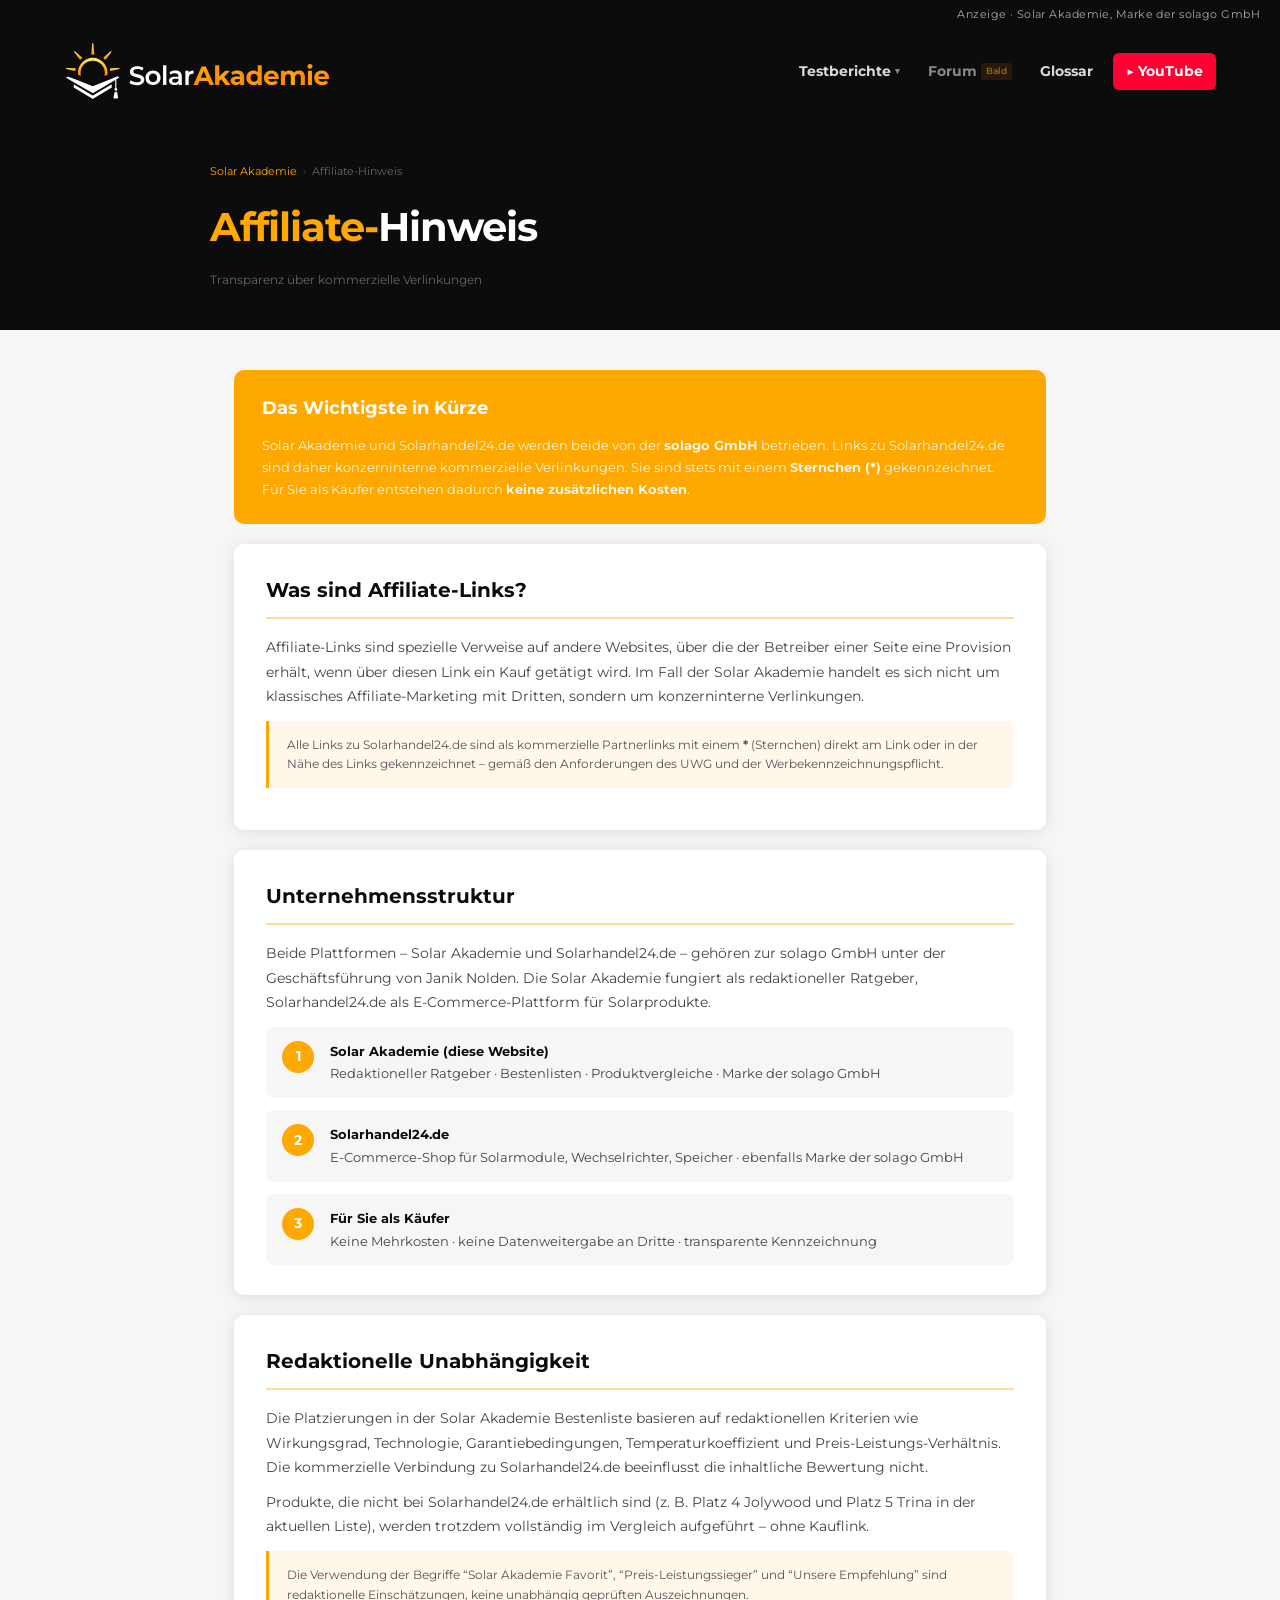
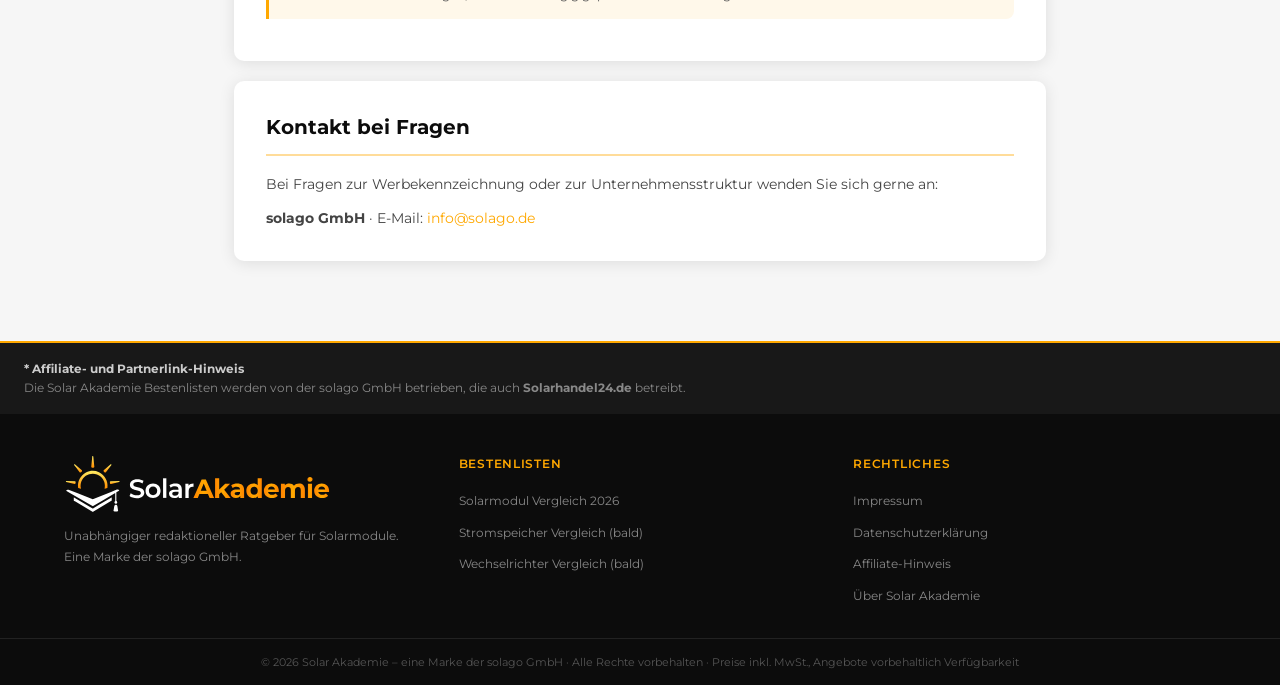
==== commit 32bb4199: "update: Icons" ====
--- a/affiliate-hinweis.html
+++ b/affiliate-hinweis.html
@@ -74,18 +74,18 @@
 <div class="legal-wrap">
 
   <div class="highlight-box">
-    <h2>&#9888;&#65039; Das Wichtigste in K&uuml;rze</h2>
+    <h2>Das Wichtigste in K&uuml;rze</h2>
     <p>Solar Akademie und Solarhandel24.de werden beide von der <strong>solago GmbH</strong> betrieben. Links zu Solarhandel24.de sind daher konzerninterne kommerzielle Verlinkungen. Sie sind stets mit einem <strong>Sternchen (*)</strong> gekennzeichnet. F&uuml;r Sie als K&auml;ufer entstehen dadurch <strong>keine zus&auml;tzlichen Kosten</strong>.</p>
   </div>
 
   <div class="legal-section">
-    <h2>&#128279; Was sind Affiliate-Links?</h2>
+    <h2>Was sind Affiliate-Links?</h2>
     <p>Affiliate-Links sind spezielle Verweise auf andere Websites, &uuml;ber die der Betreiber einer Seite eine Provision erh&auml;lt, wenn &uuml;ber diesen Link ein Kauf get&auml;tigt wird. Im Fall der Solar Akademie handelt es sich nicht um klassisches Affiliate-Marketing mit Dritten, sondern um konzerninterne Verlinkungen.</p>
     <div class="notice-box">Alle Links zu Solarhandel24.de sind als kommerzielle Partnerlinks mit einem <strong>*</strong> (Sternchen) direkt am Link oder in der N&auml;he des Links gekennzeichnet &ndash; gem&auml;&szlig; den Anforderungen des UWG und der Werbekennzeichnungspflicht.</div>
   </div>
 
   <div class="legal-section">
-    <h2>&#127968; Unternehmensstruktur</h2>
+    <h2>Unternehmensstruktur</h2>
     <p>Beide Plattformen &ndash; Solar Akademie und Solarhandel24.de &ndash; geh&ouml;ren zur solago GmbH unter der Gesch&auml;ftsf&uuml;hrung von Janik Nolden. Die Solar Akademie fungiert als redaktioneller Ratgeber, Solarhandel24.de als E-Commerce-Plattform f&uuml;r Solarprodukte.</p>
     <div class="flow-steps">
       <div class="flow-step">
@@ -113,14 +113,14 @@
   </div>
 
   <div class="legal-section">
-    <h2>&#128203; Redaktionelle Unabh&auml;ngigkeit</h2>
+    <h2>Redaktionelle Unabh&auml;ngigkeit</h2>
     <p>Die Platzierungen in der Solar Akademie Bestenliste basieren auf redaktionellen Kriterien wie Wirkungsgrad, Technologie, Garantiebedingungen, Temperaturkoeffizient und Preis-Leistungs-Verh&auml;ltnis. Die kommerzielle Verbindung zu Solarhandel24.de beeinflusst die inhaltliche Bewertung nicht.</p>
     <p>Produkte, die nicht bei Solarhandel24.de erh&auml;ltlich sind (z. B. Platz 4 Jolywood und Platz 5 Trina in der aktuellen Liste), werden trotzdem vollst&auml;ndig im Vergleich aufgef&uuml;hrt &ndash; ohne Kauflink.</p>
     <div class="notice-box">Die Verwendung der Begriffe &ldquo;Solar Akademie Favorit&rdquo;, &ldquo;Preis-Leistungssieger&rdquo; und &ldquo;Unsere Empfehlung&rdquo; sind redaktionelle Einsch&auml;tzungen, keine unabh&auml;ngig gepr&uuml;ften Auszeichnungen.</div>
   </div>
 
   <div class="legal-section">
-    <h2>&#128222; Kontakt bei Fragen</h2>
+    <h2>Kontakt bei Fragen</h2>
     <p>Bei Fragen zur Werbekennzeichnung oder zur Unternehmensstruktur wenden Sie sich gerne an:</p>
     <p><strong>solago GmbH</strong> &middot; E-Mail: <a href="mailto:info@solago.de">info@solago.de</a></p>
   </div>
--- a/assets/style.css
+++ b/assets/style.css
@@ -79,7 +79,7 @@
    FOOTER
    ============================================================ */
 footer { background: var(--black); color: #ccc; }
-.affiliate-box { background: #181818; border-top: 2px solid var(--orange); padding: 16px 24px; font-size: 12px; color: #888; text-align: center; }
+.affiliate-box { background: #181818; border-top: 2px solid var(--orange); padding: 16px 24px; font-size: 12px; color: #888; }
 .footer-grid { max-width: 1200px; margin: 0 auto; display: grid; grid-template-columns: 1fr 1fr 1fr; gap: 32px; padding: 40px 24px 30px; }
 .footer-col h5 { font-size: 12px; font-weight: 600; letter-spacing: 0.06em; text-transform: uppercase; color: var(--orange); margin-bottom: 14px; }
 .footer-col p { font-size: 12px; color: #888; line-height: 1.7; }
@@ -122,9 +122,9 @@
 .page-hero-meta { font-size: 12px; color: #666; }
 .legal-wrap { max-width: 860px; margin: 0 auto; padding: 40px 24px 60px; }
 .legal-section { background: var(--white); border-radius: var(--radius); box-shadow: var(--shadow); padding: 30px 32px; margin-bottom: 20px; }
-.legal-section h2 { font-size: 16px; font-weight: 700; color: var(--black); margin-bottom: 16px; padding-bottom: 10px; border-bottom: 2px solid var(--orange-light); }
+.legal-section h2 { font-size: 20px; font-weight: 700; color: var(--black); margin-bottom: 16px; padding-bottom: 10px; border-bottom: 2px solid var(--orange-light); }
 .legal-section h3 { font-size: 13px; font-weight: 700; color: var(--black); margin: 20px 0 8px; }
-.legal-section p { font-size: 13px; color: #444; line-height: 1.75; margin-bottom: 10px; }
+.legal-section p { font-size: 14px; color: #444; line-height: 1.75; margin-bottom: 10px; }
 .legal-section p:last-child { margin-bottom: 0; }
 .legal-section a { color: var(--orange); text-decoration: none; }
 .legal-section a:hover { text-decoration: underline; }
@@ -150,8 +150,8 @@
 .highlight-box h2 { font-size: 18px; font-weight: 700; color: var(--white); margin-bottom: 10px; }
 .highlight-box p { font-size: 13px; color: rgba(255,255,255,0.88); line-height: 1.7; }
 .schnell-box { background: var(--white); border-radius: var(--radius); box-shadow: var(--shadow); padding: 22px 24px; }
-.schnell-title { font-size: 16px; font-weight: 700; color: var(--black); margin-bottom: 10px; padding-bottom: 10px; border-bottom: 2px solid var(--orange-light); }
-.schnell-lead { font-size: 13px; color: #444; line-height: 1.75; margin-bottom: 14px; }
+.schnell-title { font-size: 20px; font-weight: 700; color: var(--black); margin-bottom: 10px; padding-bottom: 10px; border-bottom: 2px solid var(--orange-light); }
+.schnell-lead { font-size: 14px; color: #444; line-height: 1.75; margin-bottom: 14px; }
 .schnell-list { list-style: none; padding: 0; margin: 0; display: flex; flex-direction: column; gap: 10px; }
 .schnell-list li { font-size: 13px; color: #444; line-height: 1.75; padding: 12px 14px; background: #fff8ea; border-left: 3px solid var(--orange); border-radius: 0 8px 8px 0; }
 .schnell-list li strong { color: var(--orange); }
@@ -172,8 +172,8 @@
 .about-hero-lead { font-size: 15px; font-weight: 300; color: #aaa; max-width: 560px; line-height: 1.7; }
 .about-wrap { max-width: 860px; margin: 0 auto; padding: 40px 24px 60px; display: flex; flex-direction: column; gap: 20px; }
 .about-section { background: var(--white); border-radius: var(--radius); box-shadow: var(--shadow); padding: 30px 32px; }
-.about-section h2 { font-size: 16px; font-weight: 700; color: var(--black); margin-bottom: 16px; padding-bottom: 10px; border-bottom: 2px solid var(--orange-light); }
-.about-section p { font-size: 13px; color: #444; line-height: 1.75; margin-bottom: 10px; }
+.about-section h2 { font-size: 20px; font-weight: 700; color: var(--black); margin-bottom: 16px; padding-bottom: 10px; border-bottom: 2px solid var(--orange-light); }
+.about-section p { font-size: 14px; color: #444; line-height: 1.75; margin-bottom: 10px; }
 .about-section p:last-child { margin-bottom: 0; }
 .about-section a { color: var(--orange); text-decoration: none; }
 .about-section a:hover { text-decoration: underline; }
@@ -188,8 +188,8 @@
 .value-grid { display: grid; grid-template-columns: 1fr 1fr; gap: 14px; margin-top: 4px; }
 .value-card { background: var(--bg); border-radius: 8px; padding: 18px 16px; }
 .value-icon { font-size: 22px; margin-bottom: 8px; }
-.value-title { font-size: 13px; font-weight: 700; color: var(--black); margin-bottom: 5px; }
-.value-desc { font-size: 12px; color: #666; line-height: 1.6; }
+.value-title { font-size: 14px; font-weight: 700; color: var(--black); margin-bottom: 5px; }
+.value-desc { font-size: 13px; color: #666; line-height: 1.6; }
 .criteria-list { display: flex; flex-direction: column; gap: 10px; margin-top: 8px; }
 .criteria-item { display: flex; align-items: flex-start; gap: 12px; padding: 12px 14px; background: var(--bg); border-radius: 8px; }
 .criteria-num { width: 26px; height: 26px; border-radius: 50%; background: var(--orange); color: var(--white); font-weight: 700; font-size: 12px; display: flex; align-items: center; justify-content: center; flex-shrink: 0; margin-top: 1px; }
@@ -262,7 +262,7 @@
 .main-col { display: flex; flex-direction: column; gap: 38px; }
 section { scroll-margin-top: 90px; }
 [id] { scroll-margin-top: 90px; }
-.section-title { font-size: 20px; font-weight: 700; color: var(--black); margin-bottom: 18px; letter-spacing: -0.5px; display: flex; align-items: center; gap: 10px; }
+.section-title { font-size: 22px; font-weight: 700; color: var(--black); margin-bottom: 18px; letter-spacing: -0.5px; display: flex; align-items: center; gap: 10px; }
 .section-title::after { content: ''; flex: 1; height: 2px; background: var(--orange-light); border-radius: 2px; }
 .toc { background: var(--orange); border-radius: var(--radius); color: var(--white); }
 .toc summary { list-style: none; cursor: pointer; padding: 16px 22px; display: flex; align-items: center; justify-content: space-between; font-size: 13px; font-weight: 700; text-transform: uppercase; letter-spacing: 0.08em; user-select: none; }
@@ -313,7 +313,7 @@
 .spec-pills { display: flex; flex-wrap: wrap; gap: 7px; }
 .spec-pill { font-size: 11px; font-weight: 600; padding: 4px 10px; border-radius: 4px; background: #f0f0f0; color: var(--text); }
 .spec-pill.highlight { background: var(--orange); color: var(--white); }
-.award-desc { font-size: 13px; color: #444; line-height: 1.65; }
+.award-desc { font-size: 14px; color: #444; line-height: 1.65; }
 .trust-quote { display: flex; gap: 10px; align-items: flex-start; margin-top: 12px; padding: 12px 14px; background: #f8f8f8; border-left: 3px solid var(--orange); border-radius: 0 8px 8px 0; }
 .trust-quote-icon { font-size: 16px; flex-shrink: 0; margin-top: 1px; }
 .trust-quote blockquote { font-size: 12px; color: #444; line-height: 1.65; font-style: italic; margin: 0 0 4px; }
@@ -372,8 +372,8 @@
 .ct-btn-primary { background: var(--orange); color: var(--white); } .ct-btn-dark { background: var(--black); color: var(--white); } .ct-btn-disabled { background: #eee; color: #aaa; cursor: default; }
 .tech-boxes { display: grid; grid-template-columns: 1fr 1fr; gap: 20px; margin-bottom: 24px; }
 .tech-box { background: var(--white); border-radius: var(--radius); box-shadow: var(--shadow); padding: 22px 20px; }
-.tech-box h4 { font-size: 15px; font-weight: 700; margin-bottom: 10px; }
-.tech-box p  { font-size: 13px; color: #555; line-height: 1.65; }
+.tech-box h4 { font-size: 16px; font-weight: 700; margin-bottom: 10px; }
+.tech-box p  { font-size: 14px; color: #555; line-height: 1.65; }
 .yt-grid { display: grid; grid-template-columns: 1fr 1fr; gap: 20px; }
 .yt-card { display: flex; flex-direction: column; }
 .yt-intro { font-size: 12px; color: #555; line-height: 1.6; margin-bottom: 10px; padding: 10px 12px; background: #f8f8f8; border-left: 3px solid var(--orange); border-radius: 0 6px 6px 0; }
@@ -400,14 +400,14 @@
 .faq-item:last-child { border-bottom: none; }
 .faq-item summary { list-style: none; }
 .faq-item summary::-webkit-details-marker { display: none; }
-.faq-question { width: 100%; display: flex; align-items: center; justify-content: space-between; gap: 16px; padding: 18px 22px; cursor: pointer; font-size: 14px; font-weight: 700; color: var(--black); line-height: 1.4; transition: background 0.15s, color 0.15s; user-select: none; }
+.faq-question { width: 100%; display: flex; align-items: center; justify-content: space-between; gap: 16px; padding: 18px 22px; cursor: pointer; font-size: 16px; font-weight: 700; color: var(--black); line-height: 1.4; transition: background 0.15s, color 0.15s; user-select: none; }
 .faq-question:hover { background: #fff8ea; }
 .faq-item[open] > .faq-question { background: #fff8ea; color: var(--orange); }
 .faq-icon { flex-shrink: 0; width: 26px; height: 26px; background: var(--orange); color: var(--white); border-radius: 50%; display: flex; align-items: center; justify-content: center; font-size: 20px; font-weight: 400; line-height: 26px; transition: background 0.15s, rotate 0.25s ease; }
 .faq-icon::before { content: '+'; display: block; line-height: 1; }
 .faq-item[open] .faq-icon { background: var(--black); rotate: 45deg; }
 .faq-answer { padding: 22px 20px; }
-.faq-answer p { font-size: 13px; color: #444; line-height: 1.75; margin: 0; }
+.faq-answer p { font-size: 14px; color: #444; line-height: 1.75; margin: 0; }
 .faq-answer p strong { color: var(--black); }
 
 /* ============================================================
@@ -531,9 +531,9 @@
 /* Section wrapper */
 .lp-section { max-width: 1200px; margin: 0 auto; padding: 56px 24px; }
 .lp-section-sm { padding-top: 40px; padding-bottom: 40px; }
-.lp-section-title { font-size: 22px; font-weight: 700; color: var(--black); letter-spacing: -0.5px; display: flex; align-items: center; gap: 12px; margin-bottom: 6px; }
+.lp-section-title { font-size: 24px; font-weight: 700; color: var(--black); letter-spacing: -0.5px; display: flex; align-items: center; gap: 12px; margin-bottom: 6px; }
 .lp-section-title::after { content: ''; flex: 1; height: 2px; background: var(--orange-light); border-radius: 2px; }
-.lp-section-sub { font-size: 13px; color: #777; margin-bottom: 28px; }
+.lp-section-sub { font-size: 14px; color: #777; margin-bottom: 28px; }
 .lp-divider { background: #eee; height: 1px; }
 .lp-dark-bg { background: var(--black); }
 .lp-orange-bg { background: var(--orange); }
@@ -584,7 +584,7 @@
 .lp-news-item:hover { background: #fffbf0; }
 .lp-news-dot { width: 8px; height: 8px; border-radius: 50%; background: var(--orange); flex-shrink: 0; margin-top: 6px; }
 .lp-news-meta { font-size: 11px; color: #aaa; margin-bottom: 3px; }
-.lp-news-title { font-size: 13px; font-weight: 700; color: var(--black); line-height: 1.4; }
+.lp-news-title { font-size: 14px; font-weight: 700; color: var(--black); line-height: 1.4; }
 .lp-news-src { font-size: 11px; color: #aaa; margin-top: 3px; }
 
 /* Ratgeber */
@@ -604,7 +604,7 @@
 .lp-trust-photo img { width: 100%; height: 100%; object-fit: cover; }
 .lp-trust-name { font-size: 16px; font-weight: 700; color: var(--white); }
 .lp-trust-role { font-size: 12px; color: #888; }
-.lp-trust-bio { font-size: 13px; color: #bbb; line-height: 1.75; margin-bottom: 16px; }
+.lp-trust-bio { font-size: 14px; color: #bbb; line-height: 1.75; margin-bottom: 16px; }
 .lp-trust-stats { display: grid; grid-template-columns: repeat(3, 1fr); gap: 12px; }
 .lp-trust-stat { background: rgba(255,255,255,0.05); border-radius: 8px; padding: 12px; text-align: center; }
 .lp-trust-stat-num { font-size: 20px; font-weight: 700; color: var(--orange); }
@@ -612,8 +612,8 @@
 
 /* Newsletter */
 .lp-nl { background: var(--orange); border-radius: var(--radius); padding: 36px 40px; display: flex; align-items: center; justify-content: space-between; gap: 32px; flex-wrap: wrap; }
-.lp-nl-text h3 { font-size: 20px; font-weight: 700; color: var(--white); margin-bottom: 6px; }
-.lp-nl-text p { font-size: 13px; color: rgba(255,255,255,0.8); }
+.lp-nl-text h3 { font-size: 24px; font-weight: 700; color: var(--white); margin-bottom: 6px; }
+.lp-nl-text p { font-size: 14px; color: rgba(255,255,255,0.8); }
 .lp-nl-form { display: flex; gap: 10px; flex-wrap: wrap; }
 .lp-nl-input { padding: 11px 16px; border: none; border-radius: 7px; font-size: 13px; font-family: inherit; min-width: 240px; outline: none; }
 .lp-nl-btn { padding: 11px 20px; background: var(--black); color: var(--white); font-size: 13px; font-weight: 700; border: none; border-radius: 7px; cursor: pointer; font-family: inherit; white-space: nowrap; transition: opacity 0.15s; }
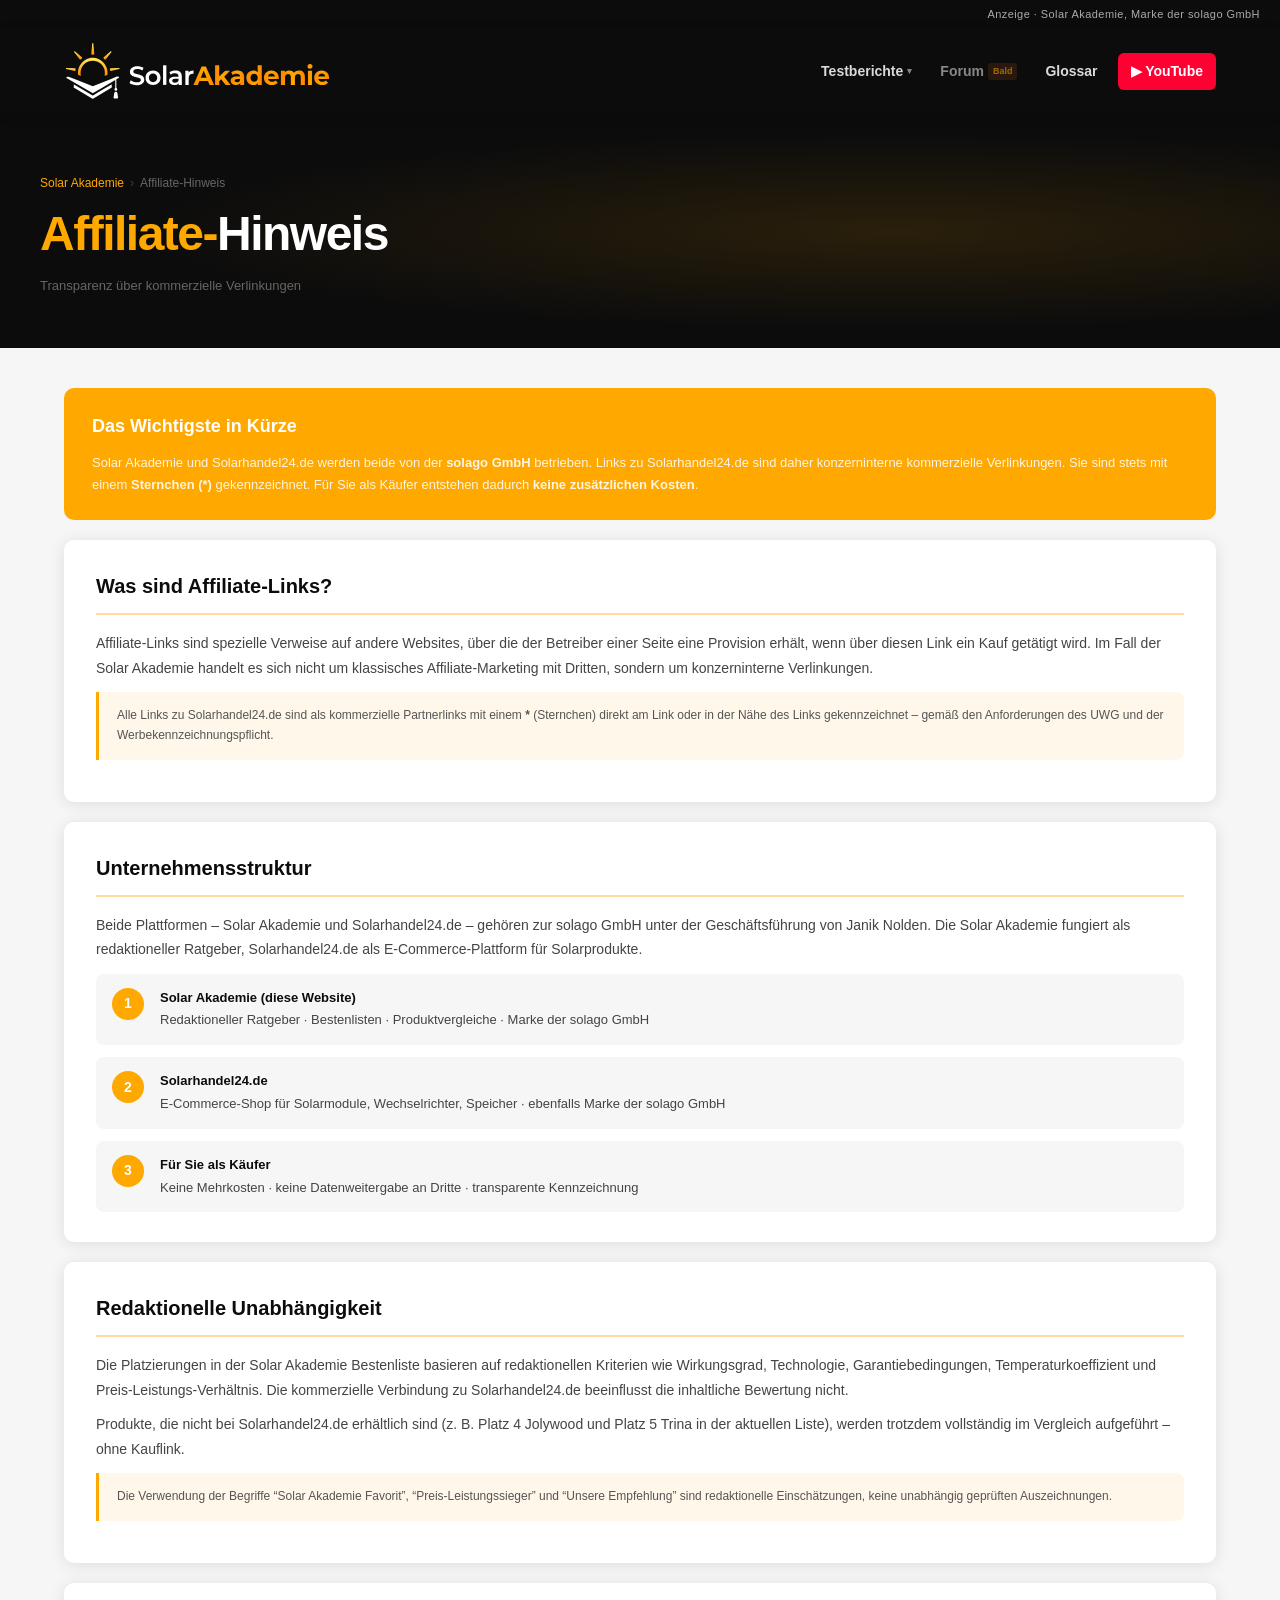
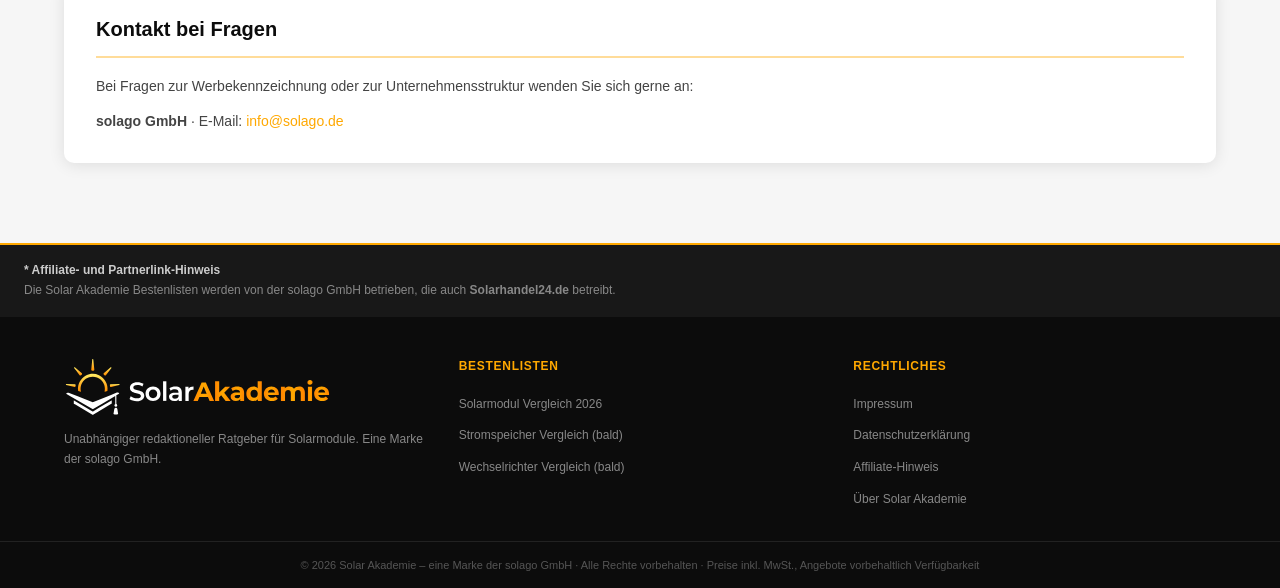
==== commit 7ea3cea2: "update: page width und hero" ====
--- a/affiliate-hinweis.html
+++ b/affiliate-hinweis.html
@@ -6,8 +6,7 @@
 <link rel="icon" type="image/svg+xml" href="assets/sh24_Solar-Akademie_Favicon.svg">
 <title>Affiliate-Hinweis | Solar Akademie</title>
 <link href="https://fonts.googleapis.com/css2?family=Montserrat:wght@300;400;700;900&display=swap" rel="stylesheet">
-<link rel="stylesheet" href="assets/style.css">
-</head>
+<link rel="stylesheet" href="assets/style.css"></head>
 <body>
 
 <div class="ad-bar">Anzeige &middot; Solar Akademie, Marke der solago GmbH</div>
--- a/assets/style.css
+++ b/assets/style.css
@@ -16,8 +16,9 @@
 
 /* --- RESET --- */
 *, *::before, *::after { box-sizing: border-box; margin: 0; padding: 0; }
-html, body { width: 100%; max-width: 100%; scroll-behavior: smooth; }
-body { font-family: 'Montserrat', sans-serif; background: var(--bg); color: var(--text); font-size: 15px; line-height: 1.65; }
+html { overflow-x: hidden; scroll-behavior: smooth; }
+body { width: 100%; max-width: 100%; overflow-x: clip; }
+body { font-family: 'Inter', sans-serif; background: var(--bg); color: var(--text); font-size: 15px; line-height: 1.65; }
 
 /* ============================================================
    AD BAR
@@ -44,7 +45,7 @@
 .nav-soon { font-size: 9px; font-weight: 600; background: rgba(249,115,22,0.2); color: var(--orange); padding: 1px 5px; border-radius: 3px; }
 .main-nav-cta { font-size: 14px; font-weight: 700; background: #f03; color: var(--white); text-decoration: none; padding: 7px 13px; border-radius: 6px; white-space: nowrap; transition: opacity 0.15s; margin-left: 4px; }
 .main-nav-cta:hover { opacity: 0.88; }
-.nav-dropdown { display: none; position: absolute; top: 100%; left: 0; padding-top: 8px; width: 220px; z-index: 200; }
+.nav-dropdown { display: none; position: absolute; top: 100%; left: 0; padding-top: 8px; width: 440px; z-index: 200; }
 .nav-dropdown-inner { background: #1a1a1a; border: 1px solid rgba(255,255,255,0.08); border-radius: 10px; padding: 8px; box-shadow: 0 8px 24px rgba(0,0,0,0.3); }
 .main-nav-item:hover .nav-dropdown { display: block; }
 .nav-dropdown-group { font-size: 10px; font-weight: 700; color: var(--orange); letter-spacing: 0.06em; text-transform: uppercase; padding: 6px 10px 3px; }
@@ -111,16 +112,17 @@
 /* ============================================================
    LEGAL / SUBPAGES
    ============================================================ */
-.page-hero { background: var(--black); padding: 48px 24px 40px; }
-.page-hero-inner { max-width: 860px; margin: 0 auto; }
-.breadcrumb { font-size: 11px; color: #666; margin-bottom: 14px; display: flex; align-items: center; gap: 6px; }
+.page-hero { background: var(--black); padding: 60px 24px 52px; position: relative; overflow: hidden; }
+.page-hero::before { content: ''; position: absolute; inset: 0; background: radial-gradient(ellipse at 70% 50%, rgba(255,168,0,0.12) 0%, transparent 60%); pointer-events: none; }
+.page-hero-inner { max-width: 1200px; margin: 0 auto; position: relative; z-index: 1; }
+.breadcrumb { font-size: 12px; color: #666; margin-bottom: 14px; display: flex; align-items: center; gap: 6px; }
 .breadcrumb a { color: var(--orange); text-decoration: none; }
 .breadcrumb a:hover { text-decoration: underline; }
 .breadcrumb-sep { color: #444; }
-.page-hero h1 { font-size: clamp(26px, 4vw, 40px); font-weight: 700; color: var(--white); letter-spacing: -1px; margin-bottom: 10px; }
+.page-hero h1 { font-size: clamp(28px, 5vw, 48px); font-weight: 700; color: var(--white); letter-spacing: -1.5px; line-height: 1.1; margin-bottom: 14px; }
 .page-hero h1 span { color: var(--orange); }
-.page-hero-meta { font-size: 12px; color: #666; }
-.legal-wrap { max-width: 860px; margin: 0 auto; padding: 40px 24px 60px; }
+.page-hero-meta { font-size: 13px; color: #666; }
+.legal-wrap { max-width: 1200px; margin: 0 auto; padding: 40px 24px 60px; }
 .legal-section { background: var(--white); border-radius: var(--radius); box-shadow: var(--shadow); padding: 30px 32px; margin-bottom: 20px; }
 .legal-section h2 { font-size: 20px; font-weight: 700; color: var(--black); margin-bottom: 16px; padding-bottom: 10px; border-bottom: 2px solid var(--orange-light); }
 .legal-section h3 { font-size: 13px; font-weight: 700; color: var(--black); margin: 20px 0 8px; }
@@ -164,13 +166,13 @@
 /* ============================================================
    ABOUT PAGE
    ============================================================ */
-.about-hero { background: var(--black); padding: 60px 24px 50px; position: relative; overflow: hidden; }
-.about-hero::before { content: ''; position: absolute; inset: 0; background: radial-gradient(ellipse at 70% 50%, rgba(255,168,0,0.12) 0%, transparent 60%); }
-.about-hero-inner { max-width: 860px; margin: 0 auto; position: relative; z-index: 1; }
+.about-hero { background: var(--black); padding: 60px 24px 52px; position: relative; overflow: hidden; }
+.about-hero::before { content: ''; position: absolute; inset: 0; background: radial-gradient(ellipse at 70% 50%, rgba(255,168,0,0.12) 0%, transparent 60%); pointer-events: none; }
+.about-hero-inner { max-width: 1200px; margin: 0 auto; position: relative; z-index: 1; }
 .about-hero h1 { font-size: clamp(28px, 5vw, 48px); font-weight: 700; color: var(--white); letter-spacing: -1.5px; line-height: 1.1; margin-bottom: 16px; }
 .about-hero h1 span { color: var(--orange); }
 .about-hero-lead { font-size: 15px; font-weight: 300; color: #aaa; max-width: 560px; line-height: 1.7; }
-.about-wrap { max-width: 860px; margin: 0 auto; padding: 40px 24px 60px; display: flex; flex-direction: column; gap: 20px; }
+.about-wrap { max-width: 1200px; margin: 0 auto; padding: 40px 24px 60px; display: flex; flex-direction: column; gap: 20px; }
 .about-section { background: var(--white); border-radius: var(--radius); box-shadow: var(--shadow); padding: 30px 32px; }
 .about-section h2 { font-size: 20px; font-weight: 700; color: var(--black); margin-bottom: 16px; padding-bottom: 10px; border-bottom: 2px solid var(--orange-light); }
 .about-section p { font-size: 14px; color: #444; line-height: 1.75; margin-bottom: 10px; }
@@ -272,7 +274,7 @@
 .toc-list { list-style: none; display: flex; flex-direction: column; gap: 6px; counter-reset: toc; padding: 0 22px 16px; }
 .toc-list li { counter-increment: toc; display: flex; align-items: center; gap: 10px; }
 .toc-list li::before { content: counter(toc, decimal-leading-zero); font-weight: 700; font-size: 12px; background: rgba(0,0,0,0.18); border-radius: 4px; padding: 2px 7px; min-width: 30px; text-align: center; flex-shrink: 0; }
-.toc-list a { color: var(--white); text-decoration: none; font-size: 13px; font-weight: 600; opacity: 0.9; }
+.toc-list a { color: var(--white); text-decoration: none; font-size: 14px; font-weight: 600; opacity: 0.9; }
 .toc-list a:hover { opacity: 1; text-decoration: underline; }
 .best-list { display: flex; flex-direction: column; gap: 12px; }
 .best-item { background: var(--white); border-radius: var(--radius); box-shadow: var(--shadow); display: flex; align-items: center; gap: 16px; padding: 14px 18px; text-decoration: none; color: var(--text); transition: box-shadow 0.15s, transform 0.12s; border-left: 4px solid transparent; }
@@ -301,7 +303,7 @@
 .award-body { display: grid; grid-template-columns: 220px 1fr; }
 .award-img-col { padding: 22px 18px; background: #f0f0f0; display: flex; flex-direction: column; align-items: center; gap: 12px; border-right: 1px solid #eee; }
 .award-img-wrap { position: relative; width: 160px; height: 160px; background: #e8e8e8; border-radius: 8px; display: flex; align-items: center; justify-content: center; overflow: hidden; }
-.award-img-badge { position: absolute; top: -8px; left: -8px; width: 36px; height: 36px; border-radius: 50%; font-weight: 700; font-size: 15px; color: var(--white); display: flex; align-items: center; justify-content: center; box-shadow: 0 2px 8px rgba(0,0,0,0.2); z-index: 1; }
+.award-img-badge { position: absolute; top: 5px; left: 5px; width: 36px; height: 36px; border-radius: 50%; font-weight: 700; font-size: 15px; color: var(--white); display: flex; align-items: center; justify-content: center; box-shadow: 0 2px 8px rgba(0,0,0,0.2); z-index: 1; }
 .award-brand { font-size: 12px; font-weight: 700; text-transform: uppercase; letter-spacing: 0.08em; color: var(--orange); }
 .award-info-col { padding: 22px; display: flex; flex-direction: column; gap: 14px; }
 .stars { color: var(--orange); font-size: 16px; letter-spacing: 1px; }
@@ -341,7 +343,7 @@
 .glossar-tip::after { content: ''; position: absolute; top: 100%; left: 50%; transform: translateX(-50%); border: 6px solid transparent; border-top-color: var(--black); }
 .glossar:hover .glossar-tip, .glossar:focus .glossar-tip { display: block; }
 .glossar-tip strong { color: var(--orange); display: block; margin-bottom: 3px; font-size: 11px; }
-.comptable-wrap { overflow-x: auto; border-radius: var(--radius); box-shadow: 0 4px 24px rgba(0,0,0,0.10); background: var(--white); }
+.comptable-wrap { overflow-x: auto; -webkit-overflow-scrolling: touch; border-radius: var(--radius); box-shadow: 0 4px 24px rgba(0,0,0,0.10); background: var(--white); max-width: 100%; }
 .comptable { width: 100%; border-collapse: collapse; min-width: 700px; font-size: 13px; }
 .ct-label-col { width: 160px; min-width: 140px; background: var(--white); padding: 18px 16px; vertical-align: bottom; border-right: 2px solid #f0f0f0; }
 .ct-brand-header { display: flex; flex-direction: column; gap: 4px; }
@@ -490,6 +492,89 @@
   .value-grid { grid-template-columns: 1fr; }
   .cta-box { padding: 18px 16px; }
   .glossar-alpha-nav a { width: 28px; height: 28px; font-size: 11px; }
+
+  /* Prevent any element from exceeding viewport width */
+  img, iframe, video, table { max-width: 100%; }
+  pre, code { white-space: pre-wrap; word-break: break-word; }
+
+  /* Header */
+  .header-inner { padding: 10px 14px; }
+  .logo-img { height: 44px; }
+
+  /* Hero */
+  .hero { padding: 48px 14px 40px; min-height: auto; }
+  .hero-content { padding: 0; }
+  .hero-content-inner { max-width: 100%; }
+
+  /* Main layout */
+  .main-wrap { padding: 12px !important; }
+  .main-col { gap: 20px; }
+
+  /* Bestenliste items */
+  .best-item { padding: 10px 12px; gap: 8px; flex-wrap: nowrap; }
+  .best-item-thumb { width: 44px; height: 44px; flex-shrink: 0; }
+  .best-item-num { width: 30px; height: 30px; font-size: 13px; flex-shrink: 0; }
+  .best-item-info { min-width: 0; overflow: hidden; }
+  .best-item-name { font-size: 12px; white-space: nowrap; overflow: hidden; text-overflow: ellipsis; }
+  .best-item-sub { font-size: 10px; white-space: nowrap; overflow: hidden; text-overflow: ellipsis; }
+
+  /* Criteria grid: 1 column on small screens */
+  .criteria-grid { grid-template-columns: 1fr; }
+
+  /* Award cards */
+  .award-card { overflow: hidden; }
+  .award-info-col { padding: 14px; }
+  .award-cta { padding: 12px 14px; gap: 10px; }
+  .spec-pills { gap: 5px; }
+  .spec-pill { font-size: 10px; padding: 3px 8px; }
+
+  /* Comparison table: scroll hint */
+  .comptable-wrap { border-radius: 8px; }
+  .section-title { font-size: 18px; }
+
+  /* Legal pages */
+  .legal-wrap { padding: 12px; }
+  .legal-section { padding: 16px 14px; }
+  .flow-step { gap: 12px; padding: 12px 12px; }
+
+  /* About page */
+  .about-wrap { padding: 12px; }
+  .about-section { padding: 16px 14px; }
+  .founder-card { padding: 16px 14px; gap: 14px; }
+  .value-grid { grid-template-columns: 1fr; gap: 10px; }
+
+  /* Footer */
+  .footer-grid { padding: 20px 14px; }
+  .affiliate-box { padding: 10px 14px; font-size: 11px; }
+
+  /* Glossar */
+  .glossar-alpha-nav { gap: 4px; }
+  .glossar-alpha-nav a { width: 26px; height: 26px; font-size: 10px; }
+
+  /* LP sections */
+  .lp-section { padding: 28px 14px; }
+  .lp-hero { padding: 32px 14px; }
+  .lp-nl { padding: 20px 14px; }
+}
+
+/* ============================================================
+   EXTRA SMALL (max-width: 380px)
+   ============================================================ */
+@media (max-width: 380px) {
+  .logo-img { height: 36px; }
+  .hero h1 { font-size: 18px; }
+  .hero-lead { font-size: 12px; }
+  .best-item-thumb { display: none; }
+  .award-header-rank { font-size: 17px; }
+  .award-header-label { font-size: 9px; }
+  .award-price { font-size: 16px; }
+  .section-title { font-size: 16px; }
+  .legal-section h2 { font-size: 16px; }
+  .about-section h2 { font-size: 16px; }
+  .criteria-card { padding: 12px; }
+  .flow-step-num { width: 26px; height: 26px; font-size: 12px; flex-shrink: 0; }
+  .fazit-price { font-size: 18px; }
+  .lp-trust-stats { grid-template-columns: 1fr 1fr 1fr; }
 }
 
 /* ============================================================
@@ -631,10 +716,11 @@
   .lp-hero { padding: 40px 16px 36px; }
   .lp-section { padding: 36px 16px; }
   .lp-cards { grid-template-columns: 1fr; }
-  .lp-ratgeber { grid-template-columns: 1fr 1fr; }
+  .lp-ratgeber { grid-template-columns: 1fr; }
   .lp-trust-stats { grid-template-columns: 1fr 1fr; }
   .lp-nl { padding: 24px 20px; }
-  .lp-nl-input { min-width: 100%; }
+  .lp-nl-input { min-width: 0; width: 100%; }
   .lp-nl-btn { width: 100%; }
   .lp-hero-stats { gap: 20px; }
+  .lp-hero-inner { padding: 32px 16px; }
 }
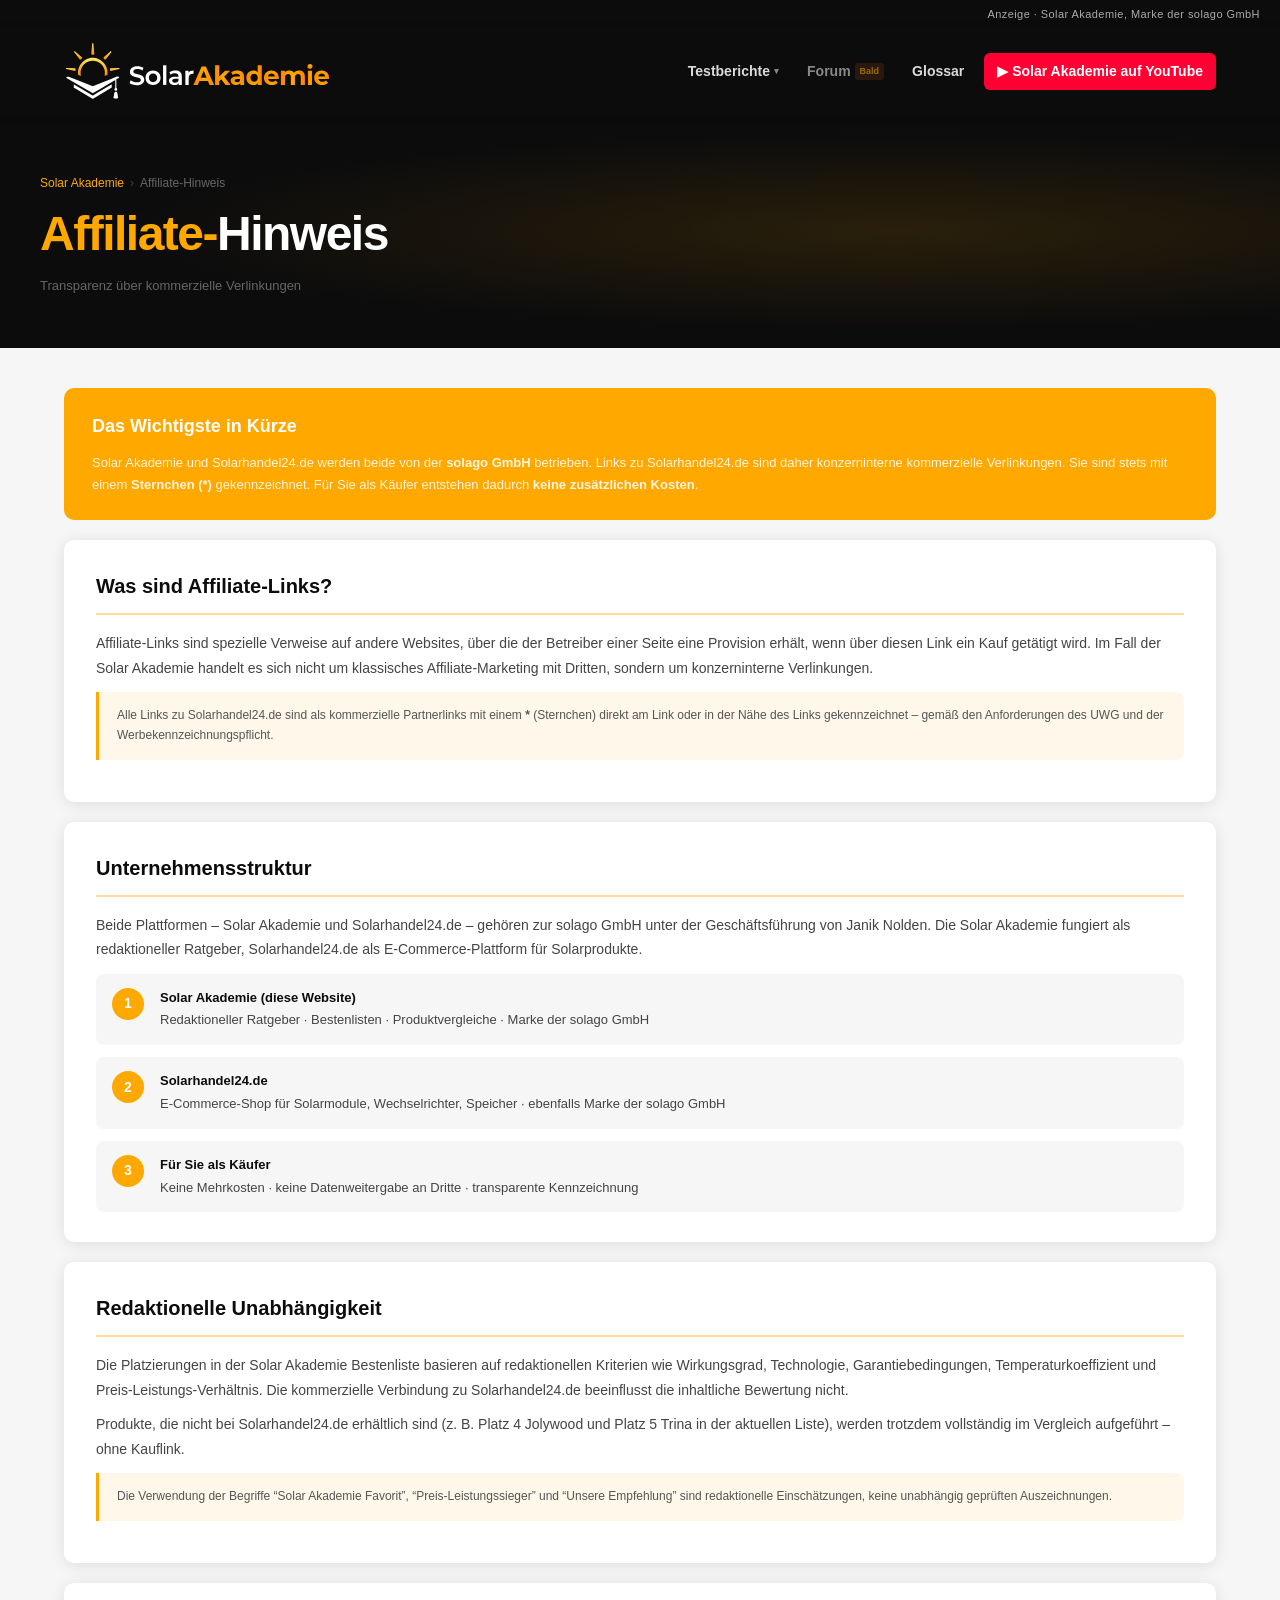
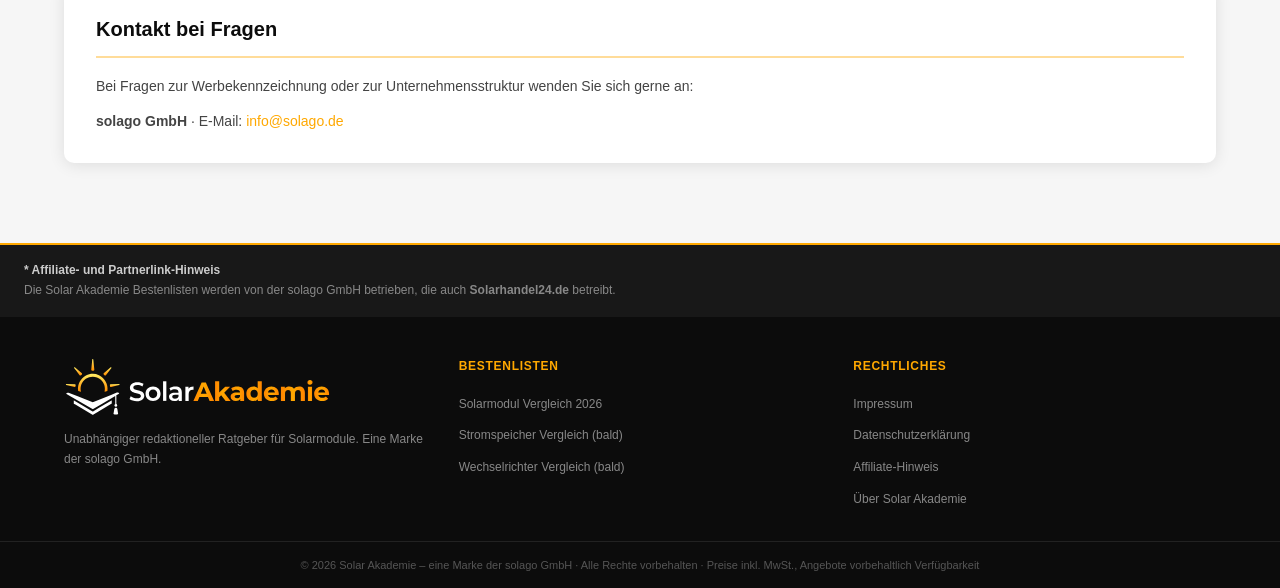
==== commit 7a31fbdc: "update: Youtube Button" ====
--- a/affiliate-hinweis.html
+++ b/affiliate-hinweis.html
@@ -34,7 +34,7 @@
       </div>
       <a href="#" class="main-nav-link main-nav-soon">Forum <span class="nav-soon">Bald</span></a>
       <a href="glossar.html" class="main-nav-link">Glossar</a>
-      <a href="https://www.youtube.com/@solar-akademie" target="_blank" rel="noopener" class="main-nav-cta">▶ YouTube</a>
+      <a href="https://www.youtube.com/@solar-akademie" target="_blank" rel="noopener" class="main-nav-cta">▶ Solar Akademie auf YouTube</a>
     </nav>
     <button class="mobile-menu-btn" id="mobileMenuBtn" aria-label="Menü öffnen">☰</button>
   </div>
--- a/assets/style.css
+++ b/assets/style.css
@@ -305,6 +305,7 @@
 .award-img-wrap { position: relative; width: 160px; height: 160px; background: #e8e8e8; border-radius: 8px; display: flex; align-items: center; justify-content: center; overflow: hidden; }
 .award-img-badge { position: absolute; top: 5px; left: 5px; width: 36px; height: 36px; border-radius: 50%; font-weight: 700; font-size: 15px; color: var(--white); display: flex; align-items: center; justify-content: center; box-shadow: 0 2px 8px rgba(0,0,0,0.2); z-index: 1; }
 .award-brand { font-size: 12px; font-weight: 700; text-transform: uppercase; letter-spacing: 0.08em; color: var(--orange); }
+.award-rating-badge { width: 160px; height: 160px; object-fit: contain; display: block; margin: 0 auto; }
 .award-info-col { padding: 22px; display: flex; flex-direction: column; gap: 14px; }
 .stars { color: var(--orange); font-size: 16px; letter-spacing: 1px; }
 .stars-text { font-size: 12px; color: #555; margin-left: 6px; }
@@ -357,6 +358,7 @@
 .ct-badge-outline { background: transparent; border: 1.5px solid #ddd; color: #888; }
 .ct-prod-img { width: 80px; height: 80px; background: #f5f5f5; border-radius: 8px; margin: 0 auto 10px; display: flex; object-fit: contain; }
 .ct-prod-rank { font-size: 11px; font-weight: 700; color: #aaa; margin-bottom: 3px; }
+.ct-rating-badge { width: 100px; height: 100px; object-fit: contain; display: block; margin: 6px auto 4px; }
 .ct-prod-name { font-size: 12px; font-weight: 700; color: var(--black); line-height: 1.3; }
 .comptable tbody tr { border-top: 1px solid #f0f0f0; }
 .comptable td { padding: 13px 12px; text-align: center; font-size: 13px; color: var(--text); border-right: 1px solid #f0f0f0; vertical-align: middle; }
@@ -468,6 +470,7 @@
   .best-item-sub { font-size: 10px; color: #777; overflow: hidden; text-overflow: ellipsis; white-space: nowrap; }
   .award-body { grid-template-columns: 1fr; }
   .award-img-col { flex-direction: row; align-items: center; gap: 14px; border-right: none; border-bottom: 1px solid #eee; padding: 14px 16px; }
+  .award-rating-badge { width: 70px; height: 70px; margin: 0; }
   .award-img-wrap { width: 80px !important; height: 80px !important; flex-shrink: 0; }
   .award-info-col { padding: 16px; }
   .pros-cons { grid-template-columns: 1fr; }
@@ -723,4 +726,8 @@
   .lp-nl-btn { width: 100%; }
   .lp-hero-stats { gap: 20px; }
   .lp-hero-inner { padding: 32px 16px; }
-}+}
+
+/* Fazit badge + CTA */
+.fazit-winner-cta { display: flex; flex-direction: column; align-items: center; gap: 10px; flex-shrink: 0; }
+.fazit-rating-badge { width: 120px; height: 120px; object-fit: contain; display: block; }
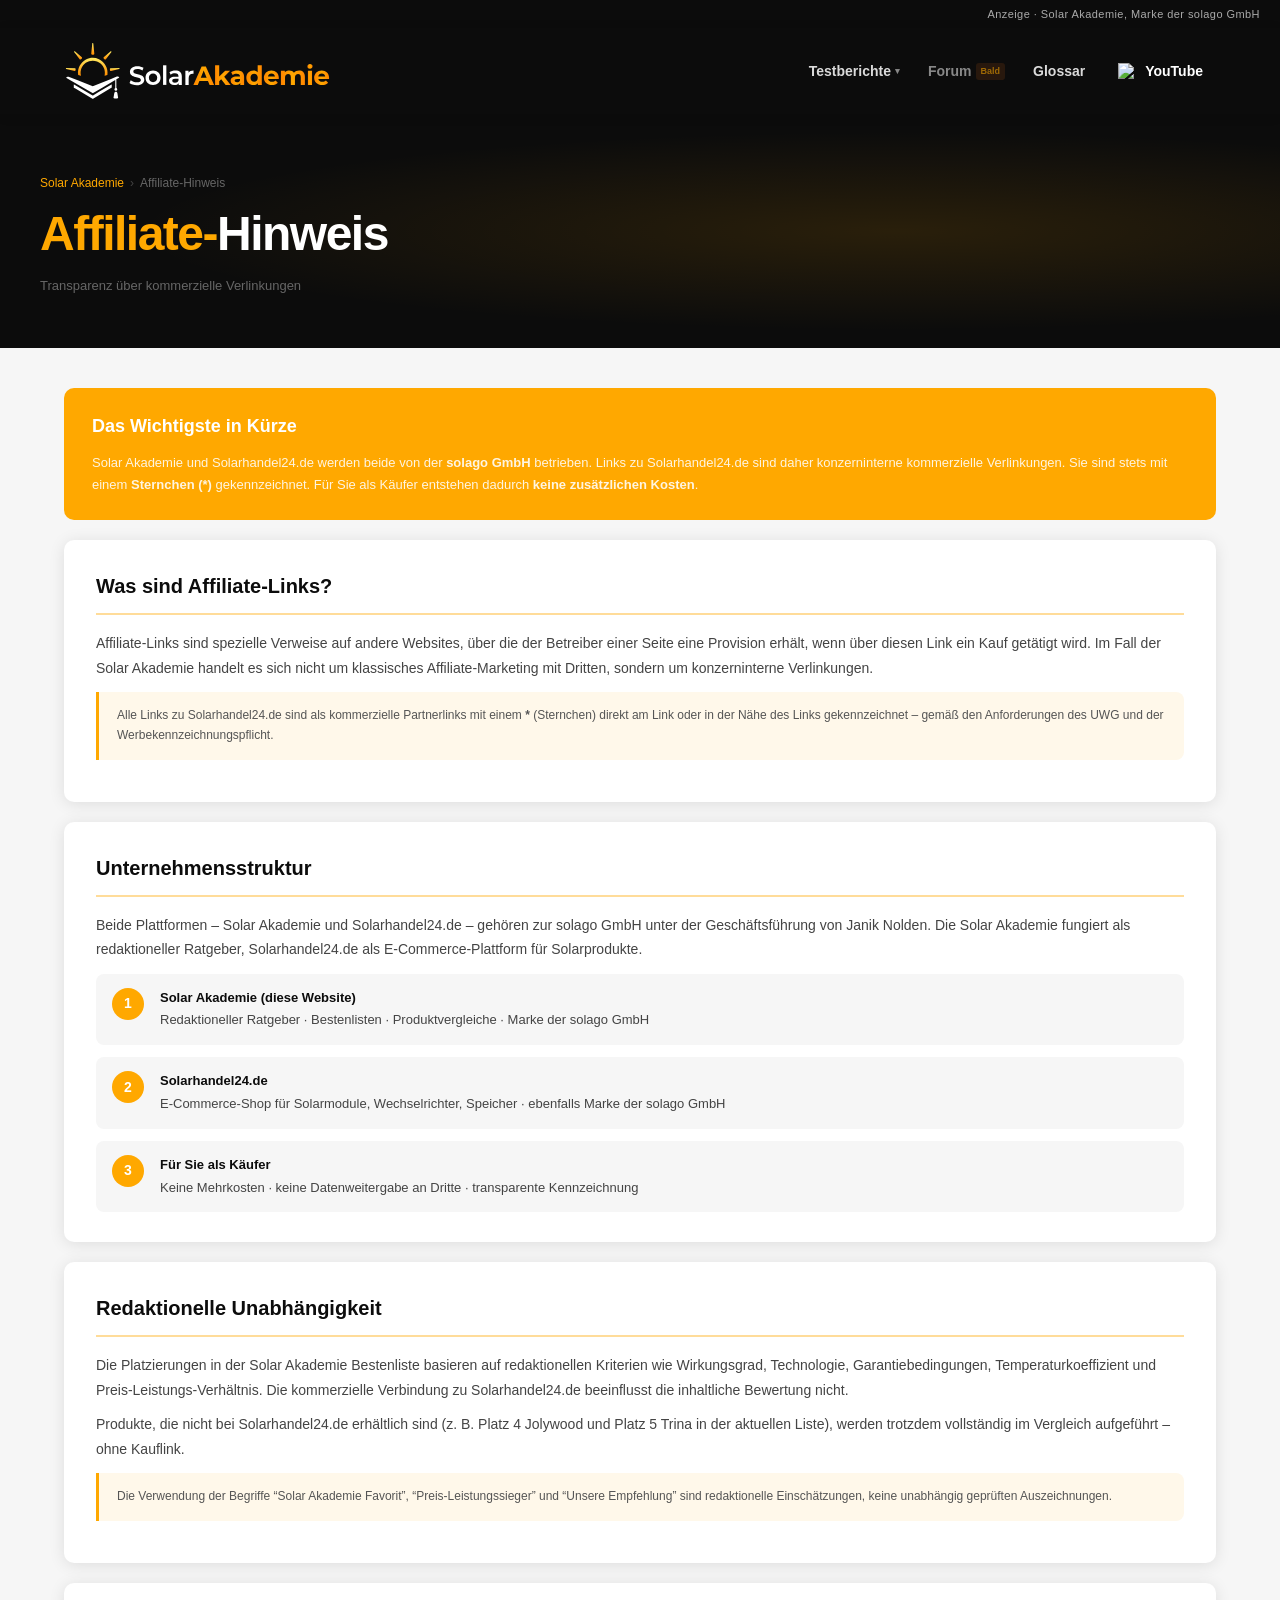
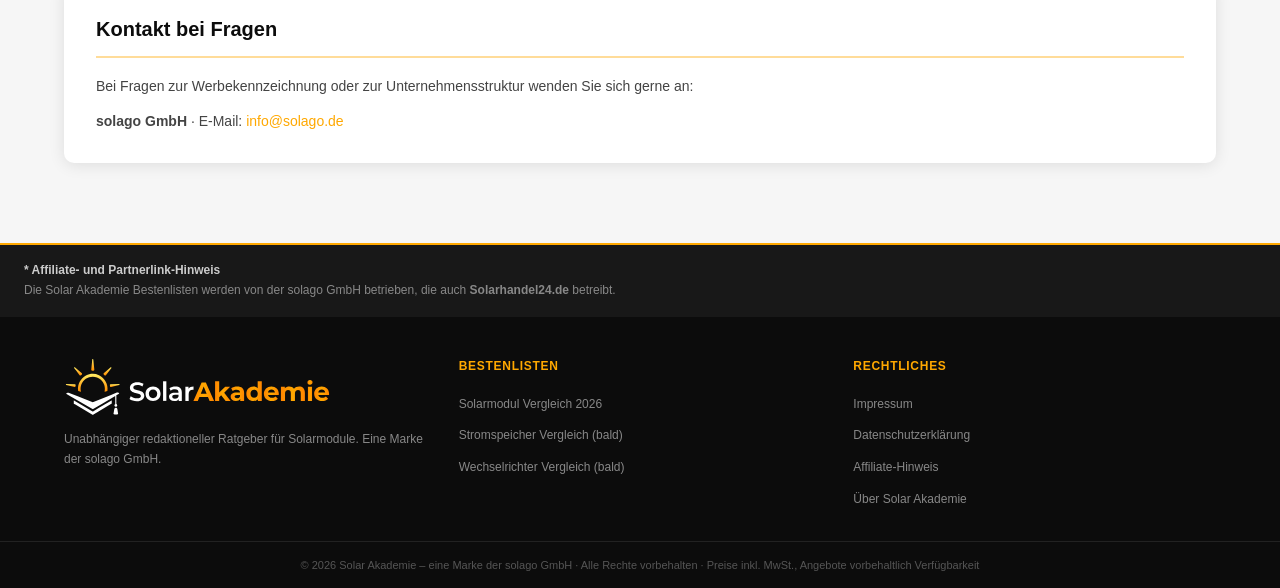
==== commit 5467a671: "update: Youtube Button" ====
--- a/affiliate-hinweis.html
+++ b/affiliate-hinweis.html
@@ -34,7 +34,7 @@
       </div>
       <a href="#" class="main-nav-link main-nav-soon">Forum <span class="nav-soon">Bald</span></a>
       <a href="glossar.html" class="main-nav-link">Glossar</a>
-      <a href="https://www.youtube.com/@solar-akademie" target="_blank" rel="noopener" class="main-nav-cta">▶ Solar Akademie auf YouTube</a>
+      <a href="https://www.youtube.com/@solar-akademie" target="_blank" rel="noopener" class="main-nav-cta"><img src="https://icon.go-intern.de/simple-icons/youtube.svg?color=FF0000" alt="YouTube" style="width:16px;height:16px;vertical-align:middle;margin-right:5px;"> YouTube</a>
     </nav>
     <button class="mobile-menu-btn" id="mobileMenuBtn" aria-label="Menü öffnen">☰</button>
   </div>
@@ -53,7 +53,7 @@
     <div class="mobile-menu-divider"></div>
     <a href="#">Forum</a>
     <a href="glossar.html">Glossar</a>
-    <a href="https://www.youtube.com/@solar-akademie" target="_blank" rel="noopener">▶ YouTube</a>
+    <a href="https://www.youtube.com/@solar-akademie" target="_blank" rel="noopener"><img src="https://icon.go-intern.de/simple-icons/youtube.svg?color=FF0000" alt="YouTube" style="width:14px;height:14px;vertical-align:middle;margin-right:6px;"> YouTube</a>
   </div>
 </header>
 
--- a/assets/style.css
+++ b/assets/style.css
@@ -43,7 +43,7 @@
 .nav-arrow { font-size: 9px; opacity: 0.6; }
 .main-nav-soon { opacity: 0.6; }
 .nav-soon { font-size: 9px; font-weight: 600; background: rgba(249,115,22,0.2); color: var(--orange); padding: 1px 5px; border-radius: 3px; }
-.main-nav-cta { font-size: 14px; font-weight: 700; background: #f03; color: var(--white); text-decoration: none; padding: 7px 13px; border-radius: 6px; white-space: nowrap; transition: opacity 0.15s; margin-left: 4px; }
+.main-nav-cta { font-size: 14px; font-weight: 700; color: var(--white); text-decoration: none; padding: 7px 13px; border-radius: 6px; white-space: nowrap; transition: opacity 0.15s; margin-left: 4px; display: inline-flex; align-items: center; gap: 6px; }
 .main-nav-cta:hover { opacity: 0.88; }
 .nav-dropdown { display: none; position: absolute; top: 100%; left: 0; padding-top: 8px; width: 440px; z-index: 200; }
 .nav-dropdown-inner { background: #1a1a1a; border: 1px solid rgba(255,255,255,0.08); border-radius: 10px; padding: 8px; box-shadow: 0 8px 24px rgba(0,0,0,0.3); }
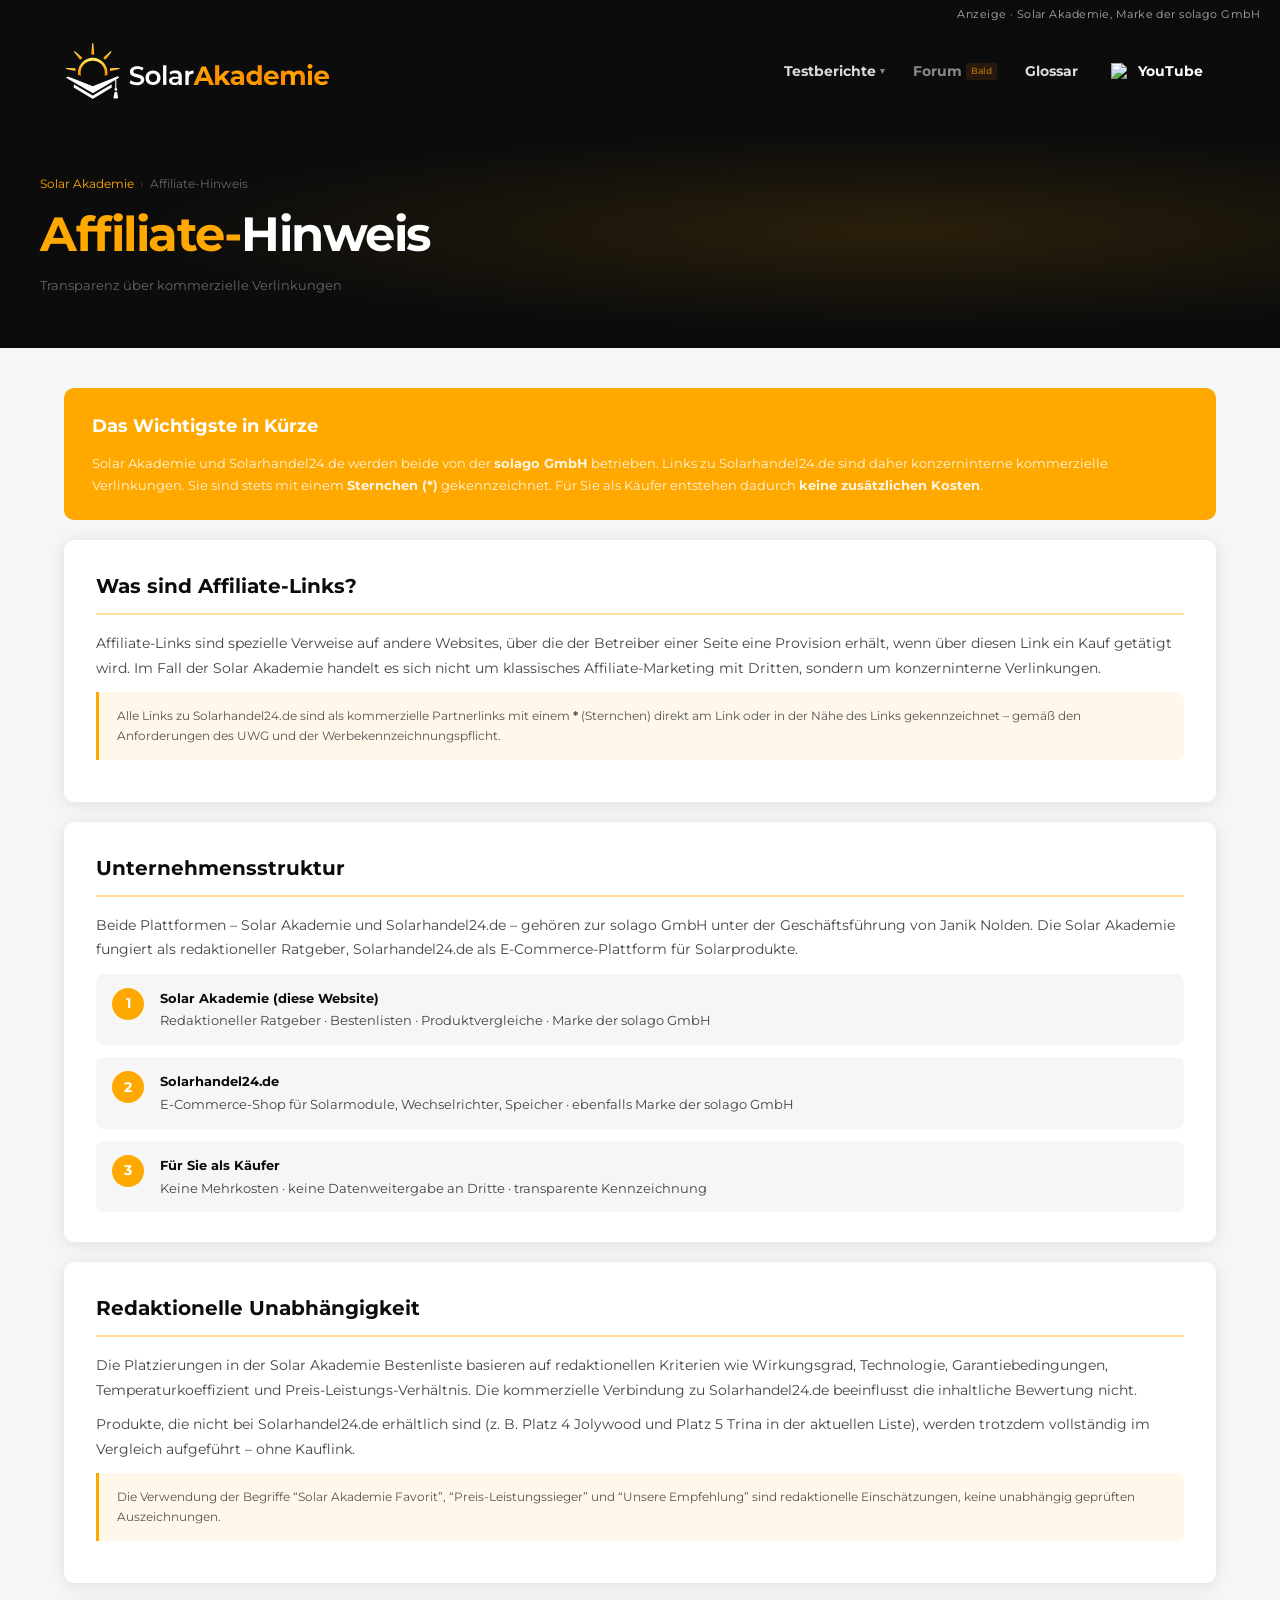
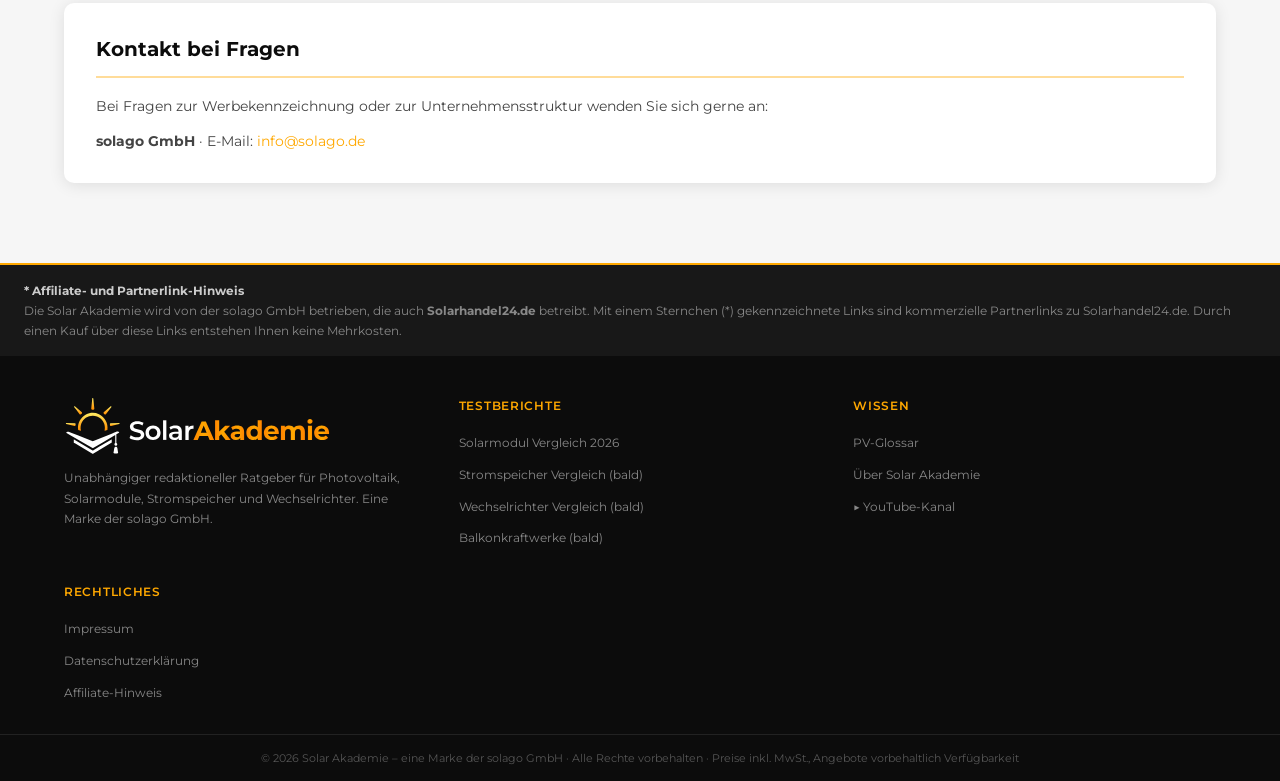
==== commit 25ee2e59: "update: Footer" ====
--- a/affiliate-hinweis.html
+++ b/affiliate-hinweis.html
@@ -126,37 +126,46 @@
 
 </div>
 
+<!-- FOOTER -->
 <footer>
   <div class="affiliate-box">
     <strong style="color:#ccc;">* Affiliate- und Partnerlink-Hinweis</strong><br>
-    Die Solar Akademie Bestenlisten werden von der solago GmbH betrieben, die auch <strong>Solarhandel24.de</strong> betreibt.
+    Die Solar Akademie wird von der solago GmbH betrieben, die auch <strong>Solarhandel24.de</strong> betreibt. Mit einem Sternchen (*) gekennzeichnete Links sind kommerzielle Partnerlinks zu Solarhandel24.de. Durch einen Kauf über diese Links entstehen Ihnen keine Mehrkosten.
   </div>
   <div class="footer-grid">
     <div class="footer-col">
       <div style="display:flex;align-items:center;gap:10px;margin-bottom:12px;">
 <img src="assets/Logoentwurf_dunkel.svg" alt="Solar Akademie" class="logo-img">
       </div>
-      <p>Unabh&auml;ngiger redaktioneller Ratgeber f&uuml;r Solarmodule. Eine Marke der solago GmbH.</p>
+      <p>Unabhängiger redaktioneller Ratgeber für Photovoltaik, Solarmodule, Stromspeicher und Wechselrichter. Eine Marke der solago GmbH.</p>
     </div>
     <div class="footer-col">
-      <h5>Bestenlisten</h5>
+      <h5>Testberichte</h5>
       <ul>
         <li><a href="solarmodule-vergleich-2026.html">Solarmodul Vergleich 2026</a></li>
         <li><a href="#">Stromspeicher Vergleich (bald)</a></li>
         <li><a href="#">Wechselrichter Vergleich (bald)</a></li>
+        <li><a href="#">Balkonkraftwerke (bald)</a></li>
+      </ul>
+    </div>
+    <div class="footer-col">
+      <h5>Wissen</h5>
+      <ul>
+        <li><a href="glossar.html">PV-Glossar</a></li>
+        <li><a href="ueber-solar-akademie.html">Über Solar Akademie</a></li>
+        <li><a href="https://www.youtube.com/@solar-akademie" target="_blank" rel="noopener">▶ YouTube-Kanal</a></li>
       </ul>
     </div>
     <div class="footer-col">
       <h5>Rechtliches</h5>
       <ul>
         <li><a href="impressum.html">Impressum</a></li>
-        <li><a href="datenschutz.html">Datenschutzerkl&auml;rung</a></li>
+        <li><a href="datenschutz.html">Datenschutzerklärung</a></li>
         <li><a href="affiliate-hinweis.html">Affiliate-Hinweis</a></li>
-        <li><a href="ueber-solar-akademie.html">&Uuml;ber Solar Akademie</a></li>
       </ul>
     </div>
   </div>
-    <div class="footer-bottom">
+  <div class="footer-bottom">
     © 2026 Solar Akademie – eine Marke der solago GmbH · Alle Rechte vorbehalten · Preise inkl. MwSt., Angebote vorbehaltlich Verfügbarkeit
   </div>
 </footer>
--- a/assets/style.css
+++ b/assets/style.css
@@ -18,7 +18,7 @@
 *, *::before, *::after { box-sizing: border-box; margin: 0; padding: 0; }
 html { overflow-x: hidden; scroll-behavior: smooth; }
 body { width: 100%; max-width: 100%; overflow-x: clip; }
-body { font-family: 'Inter', sans-serif; background: var(--bg); color: var(--text); font-size: 15px; line-height: 1.65; }
+body { font-family: 'Montserrat', sans-serif; background: var(--bg); color: var(--text); font-size: 15px; line-height: 1.65; }
 
 /* ============================================================
    AD BAR
@@ -44,7 +44,7 @@
 .main-nav-soon { opacity: 0.6; }
 .nav-soon { font-size: 9px; font-weight: 600; background: rgba(249,115,22,0.2); color: var(--orange); padding: 1px 5px; border-radius: 3px; }
 .main-nav-cta { font-size: 14px; font-weight: 700; color: var(--white); text-decoration: none; padding: 7px 13px; border-radius: 6px; white-space: nowrap; transition: opacity 0.15s; margin-left: 4px; display: inline-flex; align-items: center; gap: 6px; }
-.main-nav-cta:hover { opacity: 0.88; }
+.main-nav-cta:hover { opacity: 0.88; background: rgba(255,255,255,0.08); }
 .nav-dropdown { display: none; position: absolute; top: 100%; left: 0; padding-top: 8px; width: 440px; z-index: 200; }
 .nav-dropdown-inner { background: #1a1a1a; border: 1px solid rgba(255,255,255,0.08); border-radius: 10px; padding: 8px; box-shadow: 0 8px 24px rgba(0,0,0,0.3); }
 .main-nav-item:hover .nav-dropdown { display: block; }
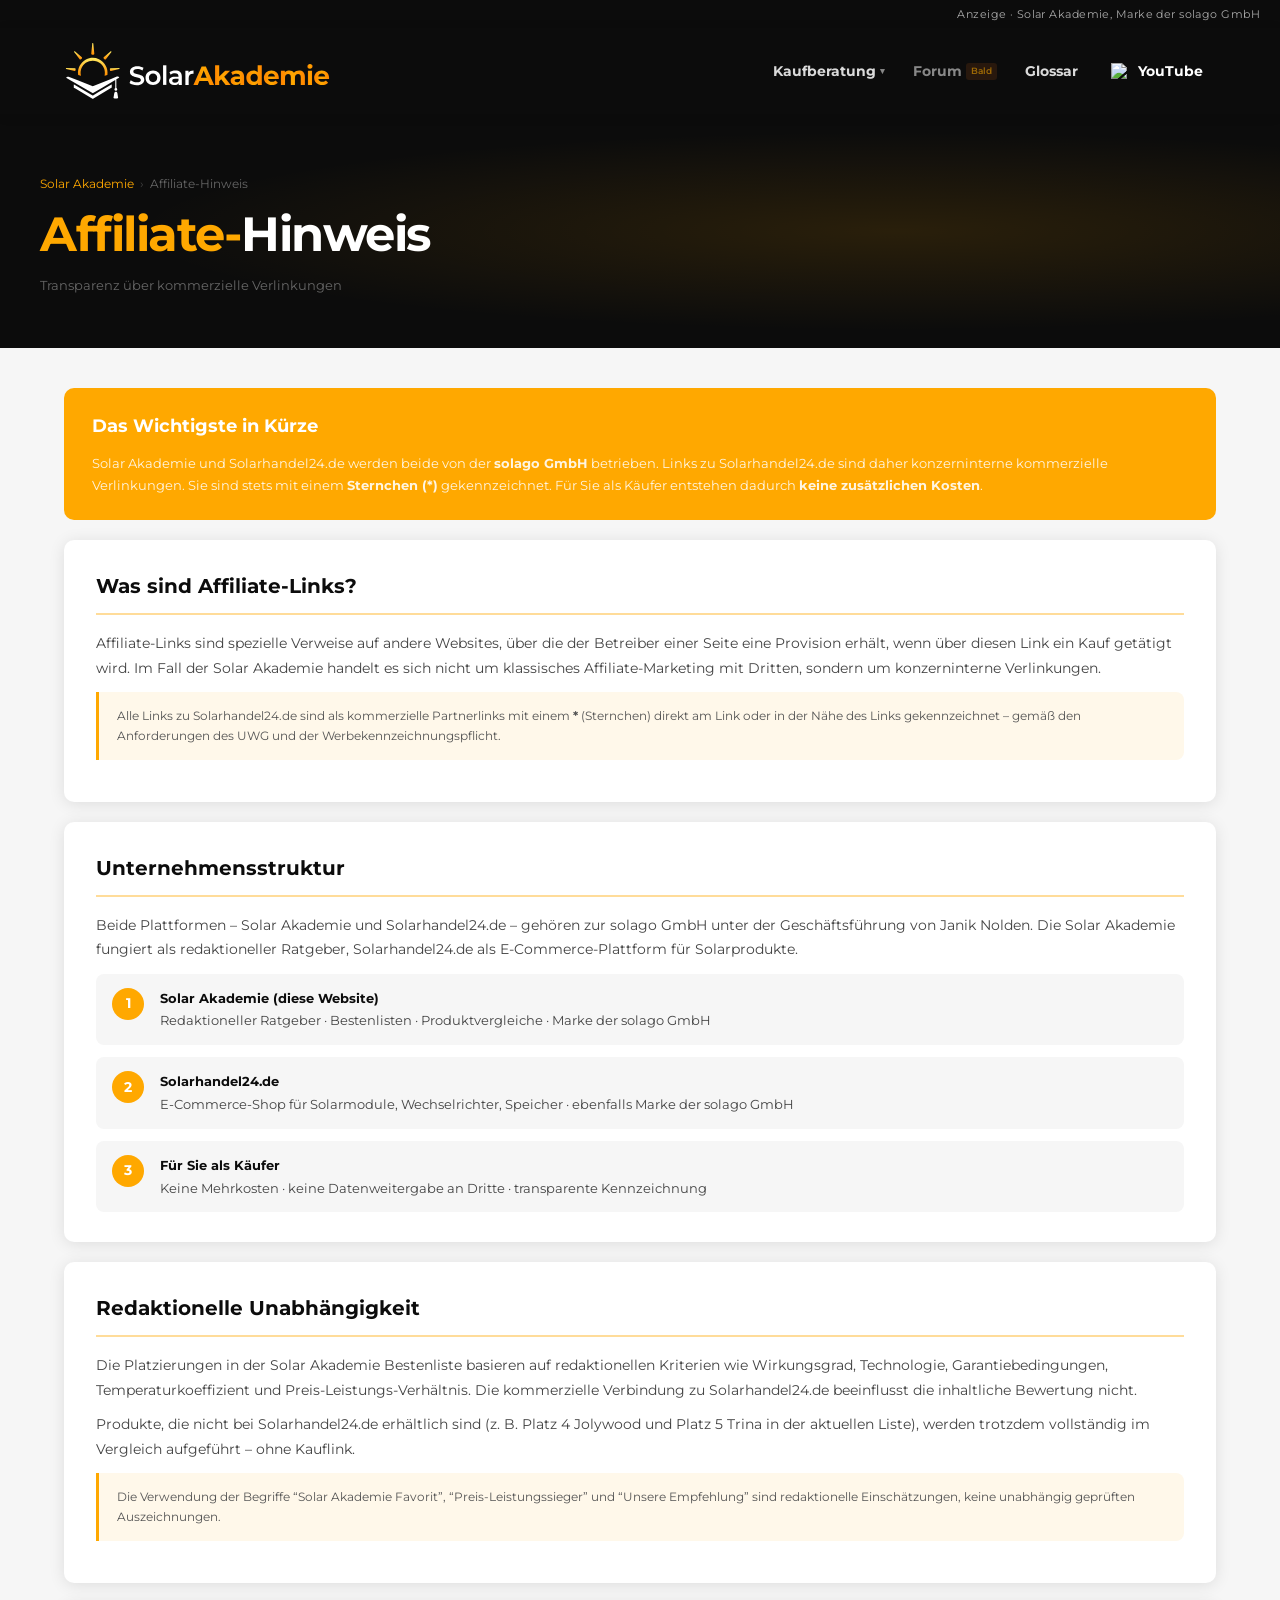
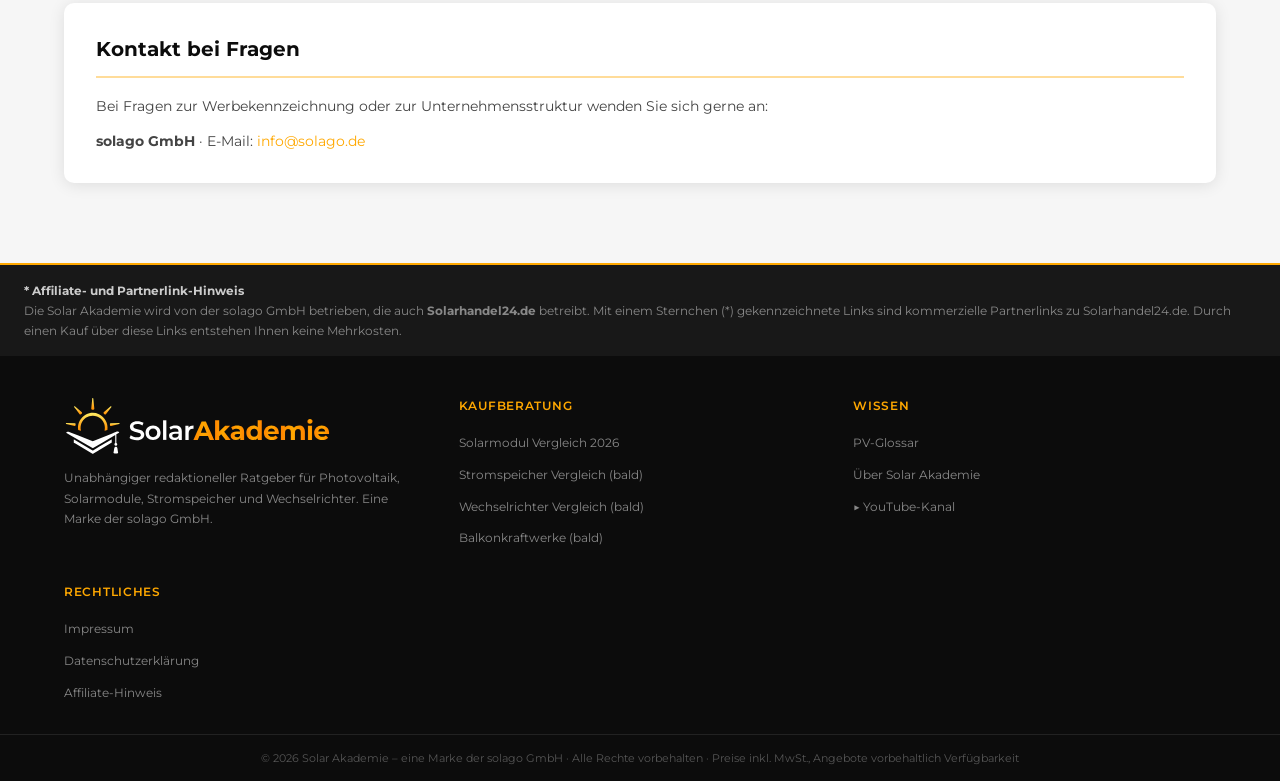
==== commit a7232f9e: "fix: Texte" ====
--- a/affiliate-hinweis.html
+++ b/affiliate-hinweis.html
@@ -20,7 +20,7 @@
     </a>
     <nav class="main-nav">
       <div class="main-nav-item has-dropdown">
-        <a href="#" class="main-nav-link">Testberichte <span class="nav-arrow">▾</span></a>
+        <a href="#" class="main-nav-link">Kaufberatung <span class="nav-arrow">▾</span></a>
         <div class="nav-dropdown">
           <div class="nav-dropdown-group">Solarmodule</div>
           <a href="solarmodule-vergleich-2026.html" class="nav-dropdown-link">Solarmodul Vergleich 2026</a>
@@ -40,7 +40,7 @@
   </div>
   <!-- Mobile Menu -->
   <div class="mobile-menu" id="mobileMenu">
-    <div class="mobile-menu-toggle" id="mobileTestToggle">Testberichte <span class="mob-arrow">▾</span></div>
+    <div class="mobile-menu-toggle" id="mobileTestToggle">Kaufberatung <span class="mob-arrow">▾</span></div>
     <div class="mobile-submenu" id="mobileTestSubmenu">
       <div class="mobile-menu-label">Solarmodule</div>
       <a href="solarmodule-vergleich-2026.html">Solarmodul Vergleich 2026</a>
@@ -140,7 +140,7 @@
       <p>Unabhängiger redaktioneller Ratgeber für Photovoltaik, Solarmodule, Stromspeicher und Wechselrichter. Eine Marke der solago GmbH.</p>
     </div>
     <div class="footer-col">
-      <h5>Testberichte</h5>
+      <h5>Kaufberatung</h5>
       <ul>
         <li><a href="solarmodule-vergleich-2026.html">Solarmodul Vergleich 2026</a></li>
         <li><a href="#">Stromspeicher Vergleich (bald)</a></li>
--- a/assets/style.css
+++ b/assets/style.css
@@ -92,11 +92,11 @@
 /* ============================================================
    BUTTONS
    ============================================================ */
-.btn-orange { display: block; width: 100%; background: var(--orange); color: var(--white); font-family: 'Inter', sans-serif; font-size: 13px; font-weight: 700; border: none; border-radius: 7px; padding: 13px; text-align: center; text-decoration: none; cursor: pointer; transition: background 0.15s, transform 0.1s; }
+.btn-orange { display: block; width: 100%; background: var(--orange); color: var(--white); font-family: 'Montserrat', sans-serif; font-size: 13px; font-weight: 700; border: none; border-radius: 7px; padding: 13px; text-align: center; text-decoration: none; cursor: pointer; transition: background 0.15s, transform 0.1s; }
 .btn-orange:hover { background: #e09200; transform: translateY(-1px); }
-.btn-secondary { display: inline-block; background: transparent; border: 1.5px solid var(--orange); color: var(--orange); font-family: 'Inter', sans-serif; font-size: 12px; font-weight: 700; border-radius: 7px; padding: 10px 20px; text-decoration: none; cursor: pointer; transition: background 0.15s, color 0.15s; white-space: nowrap; }
+.btn-secondary { display: inline-block; background: transparent; border: 1.5px solid var(--orange); color: var(--orange); font-family: 'Montserrat', sans-serif; font-size: 12px; font-weight: 700; border-radius: 7px; padding: 10px 20px; text-decoration: none; cursor: pointer; transition: background 0.15s, color 0.15s; white-space: nowrap; }
 .btn-secondary:hover { background: var(--orange); color: var(--white); }
-.btn-white { display: inline-block; background: var(--white); color: var(--orange); font-family: 'Inter', sans-serif; font-size: 13px; font-weight: 700; padding: 12px 28px; border-radius: 8px; text-decoration: none; transition: opacity 0.15s; }
+.btn-white { display: inline-block; background: var(--white); color: var(--orange); font-family: 'Montserrat', sans-serif; font-size: 13px; font-weight: 700; padding: 12px 28px; border-radius: 8px; text-decoration: none; transition: opacity 0.15s; }
 .btn-white:hover { opacity: 0.9; }
 .btn-datasheet { display: inline-block; padding: 9px 14px; border-radius: var(--radius); border: 1px solid #ddd; background: var(--white); color: #555; font-size: 12px; font-weight: 600; text-decoration: none; transition: border-color 0.15s, color 0.15s; white-space: nowrap; }
 .btn-datasheet:hover { border-color: var(--orange); color: var(--orange); }
@@ -164,6 +164,25 @@
 .flow-step-text strong { color: var(--black); display: block; margin-bottom: 2px; }
 
 /* ============================================================
+   ARTICLE TEXT BLOCKS (Ratgeber)
+   ============================================================ */
+.article-text-block { background: var(--white); border-radius: var(--radius); box-shadow: var(--shadow); padding: 28px 32px; margin-bottom: 16px; }
+.article-text-block h3 { font-size: 18px; font-weight: 700; color: var(--black); margin-bottom: 14px; padding-bottom: 10px; border-bottom: 2px solid var(--orange-light); letter-spacing: -0.3px; }
+.article-text-block p { font-size: 14px; color: #444; line-height: 1.8; margin-bottom: 12px; }
+.article-text-block p:last-child { margin-bottom: 0; }
+.article-text-block p strong { color: var(--black); }
+.article-text-block .notice-box { margin-top: 14px; }
+@media (max-width: 640px) {
+  .article-text-block { padding: 18px 16px; }
+  .article-text-block h3 { font-size: 16px; }
+}
+.flow-steps { display: flex; flex-direction: column; gap: 12px; margin-top: 12px; }
+.flow-step { display: flex; align-items: flex-start; gap: 16px; background: var(--bg); border-radius: 8px; padding: 14px 16px; }
+.flow-step-num { width: 32px; height: 32px; border-radius: 50%; background: var(--orange); color: var(--white); font-weight: 700; font-size: 14px; display: flex; align-items: center; justify-content: center; flex-shrink: 0; }
+.flow-step-text { font-size: 13px; color: #444; line-height: 1.6; }
+.flow-step-text strong { color: var(--black); display: block; margin-bottom: 2px; }
+
+/* ============================================================
    ABOUT PAGE
    ============================================================ */
 .about-hero { background: var(--black); padding: 60px 24px 52px; position: relative; overflow: hidden; }
@@ -247,7 +266,7 @@
 .author-card-bio { font-size: 12px; color: #555; line-height: 1.55; }
 .author-card-stats { display: flex; gap: 8px; }
 .author-stat { flex: 1; background: #fff8ea; border-radius: 8px; padding: 8px 10px; display: flex; flex-direction: column; gap: 2px; }
-.author-stat-num { font-size: 13px; font-weight: 700; color: var(--orange); line-height: 1; }
+.author-stat-num { font-size: 16px; font-weight: 700; color: var(--orange); line-height: 1; }
 .author-stat-label { font-size: 10px; color: #777; line-height: 1.3; }
 .author-card-links { display: flex; flex-direction: column; gap: 6px; }
 .author-link { display: block; text-align: center; padding: 7px 10px; border-radius: 6px; font-size: 11px; font-weight: 700; text-decoration: none; transition: opacity 0.15s; }
@@ -288,14 +307,14 @@
 .criteria-card { background: var(--white); border-radius: var(--radius); padding: 18px 16px; box-shadow: var(--shadow); display: flex; flex-direction: column; gap: 8px; }
 .criteria-card-header { display: flex; align-items: center; gap: 8px; }
 .criteria-icon { font-size: 20px; flex-shrink: 0; }
-.criteria-name { font-size: 14px; font-weight: 700; }
+.criteria-name { font-size: 16px; font-weight: 700; }
 .criteria-desc { font-size: 13px; color: #777; line-height: 1.5; }
 .award-card { background: var(--white); border-radius: var(--radius); box-shadow: 0 4px 28px rgba(0,0,0,0.12); overflow: hidden; margin-bottom: 24px; }
 .award-header { display: flex; align-items: center; justify-content: space-between; padding: 13px 22px; font-weight: 700; }
 .award-header-p1 { background: var(--orange); color: var(--white); }
 .award-header-p2, .award-header-p3 { background: var(--black); color: var(--white); }
 .award-header-rank { font-size: 22px; font-weight: 700; letter-spacing: -1px; }
-.award-header-label { font-size: 11px; letter-spacing: 0.05em; text-transform: uppercase; font-weight: 700; }
+.award-header-label { font-size: 18px; letter-spacing: 0.05em; text-transform: uppercase; font-weight: 700; }
 .badge-sponsored { display: inline-flex; align-items: center; gap: 4px; background: rgba(255,255,255,0.12); color: rgba(255,255,255,0.7); font-size: 10px; font-weight: 600; padding: 3px 8px; border-radius: 3px; border: 1px solid rgba(255,255,255,0.2); }
 .sponsored-notice { font-size: 11px; color: #888; line-height: 1.5; padding: 8px 22px 0; }
 .sponsored-notice a { color: var(--orange); text-decoration: none; }
@@ -371,7 +390,7 @@
 .ct-price-cell { font-size: 16px; font-weight: 700; color: var(--black); }
 .ct-highlight.ct-price-cell { color: var(--orange) !important; }
 .ct-row-cta td { padding: 16px 12px !important; border-top: 2px solid #eee; }
-.ct-btn { display: inline-block; font-family: 'Inter', sans-serif; font-size: 11px; font-weight: 700; padding: 10px 14px; border-radius: 8px; text-decoration: none; white-space: nowrap; transition: opacity 0.15s, transform 0.1s; }
+.ct-btn { display: inline-block; font-family: 'Montserrat', sans-serif; font-size: 11px; font-weight: 700; padding: 10px 14px; border-radius: 8px; text-decoration: none; white-space: nowrap; transition: opacity 0.15s, transform 0.1s; }
 .ct-btn:hover { opacity: 0.85; transform: translateY(-1px); }
 .ct-btn-primary { background: var(--orange); color: var(--white); } .ct-btn-dark { background: var(--black); color: var(--white); } .ct-btn-disabled { background: #eee; color: #aaa; cursor: default; }
 .tech-boxes { display: grid; grid-template-columns: 1fr 1fr; gap: 20px; margin-bottom: 24px; }
@@ -631,8 +650,9 @@
 .lp-card { background: var(--white); border-radius: var(--radius); box-shadow: var(--shadow); overflow: hidden; display: flex; flex-direction: column; transition: transform 0.15s, box-shadow 0.15s; text-decoration: none; color: var(--text); }
 .lp-card:hover { transform: translateY(-3px); box-shadow: 0 8px 32px rgba(0,0,0,0.14); }
 .lp-card-img { width: 100%; height: 160px; background: #f0f0f0; display: flex; align-items: center; justify-content: center; font-size: 11px; color: #bbb; overflow: hidden; position: relative; }
-.lp-card-img img { height: 100%; object-fit: cover; }
+.lp-card-img img { height: 100%; }
 .lp-card-cat { position: absolute; top: 10px; left: 10px; font-size: 9px; font-weight: 700; letter-spacing: 0.06em; text-transform: uppercase; padding: 3px 9px; border-radius: 4px; }
+.lp-card-rating-badge { position: absolute; bottom: 8px; left: 8px; width: 72px; height: 72px; object-fit: contain; }
 .lp-card-cat-module { background: var(--orange); color: var(--white); }
 .lp-card-cat-speicher { background: #1565c0; color: var(--white); }
 .lp-card-cat-wr { background: #2e7d32; color: var(--white); }
@@ -681,7 +701,7 @@
 .lp-ratgeber-card:hover { transform: translateY(-2px); }
 .lp-ratgeber-header { display: flex; align-items: center; gap: 10px; }
 .lp-ratgeber-icon { font-size: 22px; flex-shrink: 0; }
-.lp-ratgeber-title { font-size: 14px; font-weight: 700; color: var(--black); }
+.lp-ratgeber-title { font-size: 16px; font-weight: 700; color: var(--black); }
 .lp-ratgeber-desc { font-size: 12px; color: #666; line-height: 1.6; flex: 1; }
 .lp-ratgeber-link { font-size: 12px; font-weight: 700; color: var(--orange); margin-top: 4px; }
 
@@ -730,4 +750,123 @@
 
 /* Fazit badge + CTA */
 .fazit-winner-cta { display: flex; flex-direction: column; align-items: center; gap: 10px; flex-shrink: 0; }
-.fazit-rating-badge { width: 120px; height: 120px; object-fit: contain; display: block; }+.fazit-rating-badge { width: 120px; height: 120px; object-fit: contain; display: block; }
+/* ============================================================
+   SIDEBAR: COMPACT QUICK-BUY CARD
+   ============================================================ */
+.quick-buy.quick-buy-compact {
+  display: block;
+  text-decoration: none;
+  padding: 14px 16px;
+  border-radius: 10px;
+  background: linear-gradient(135deg, #1a1a2e 0%, #16213e 100%);
+  border: 1px solid rgba(255,165,0,0.25);
+  transition: border-color 0.2s, box-shadow 0.2s, background 0.2s;
+  cursor: pointer;
+  margin-bottom: 14px;
+}
+.quick-buy.quick-buy-compact:hover {
+  border-color: rgba(255,165,0,0.7);
+  box-shadow: 0 4px 20px rgba(255,140,0,0.18);
+  background: linear-gradient(135deg, #1e1e38 0%, #1a2540 100%);
+}
+.quick-buy.quick-buy-compact .quick-buy-label {
+  font-size: 10px;
+  font-weight: 700;
+  text-transform: uppercase;
+  letter-spacing: 0.08em;
+  color: var(--orange);
+  margin-bottom: 10px;
+  padding: 0;
+  background: none;
+}
+.quick-buy-compact-row {
+  display: flex;
+  align-items: center;
+  gap: 12px;
+  margin-bottom: 10px;
+}
+.quick-buy-compact-img {
+  flex-shrink: 0;
+  width: 54px;
+  height: 54px;
+  border-radius: 6px;
+  background: #e7e7e7;
+  display: flex;
+  align-items: center;
+  justify-content: center;
+  overflow: hidden;
+}
+.quick-buy-compact-img img {
+  width: 100%;
+  height: 100%;
+  object-fit: contain;
+  padding: 4px;
+}
+.quick-buy-compact-info {
+  flex: 1;
+  min-width: 0;
+}
+.quick-buy.quick-buy-compact .quick-buy-name {
+  font-size: 12px;
+  font-weight: 700;
+  color: #fff;
+  line-height: 1.35;
+  margin: 0 0 3px;
+  padding: 0;
+  white-space: normal;
+}
+.quick-buy-sub {
+  font-size: 10px;
+  color: #888;
+  line-height: 1.4;
+}
+.quick-buy-compact-footer {
+  display: flex;
+  align-items: center;
+  justify-content: space-between;
+  border-top: 1px solid rgba(255,255,255,0.07);
+  padding-top: 10px;
+}
+.quick-buy.quick-buy-compact .quick-buy-price {
+  font-size: 14px;
+  color: var(--orange);
+  margin: 0;
+  padding: 0;
+}
+.quick-buy.quick-buy-compact .quick-buy-price span {
+  font-size: 10px;
+  font-weight: 400;
+  color: #777;
+  margin-left: 3px;
+}
+.quick-buy-arrow {
+  font-size: 11px;
+  font-weight: 600;
+  color: rgba(255,165,0,0.7);
+  transition: color 0.2s, transform 0.2s;
+}
+.quick-buy.quick-buy-compact:hover .quick-buy-arrow {
+  color: var(--orange);
+}
+
+/* ============================================================
+   SIDEBAR: STICKY NAV + AUTOR
+   ============================================================ */
+
+/* align-self: stretch gibt der Sidebar die volle Grid-Höhe –
+   Voraussetzung dafür, dass position:sticky darin funktioniert */
+.sidebar {
+  align-self: stretch !important;
+  display: block;
+}
+.sticky-wrap {
+  display: contents;
+}
+.sidebar-sticky-block-wrap {
+  position: sticky;
+  top: 80px; /* wird per JS auf die tatsächliche Header-Höhe gesetzt */
+  display: flex;
+  flex-direction: column;
+  gap: 14px;
+}
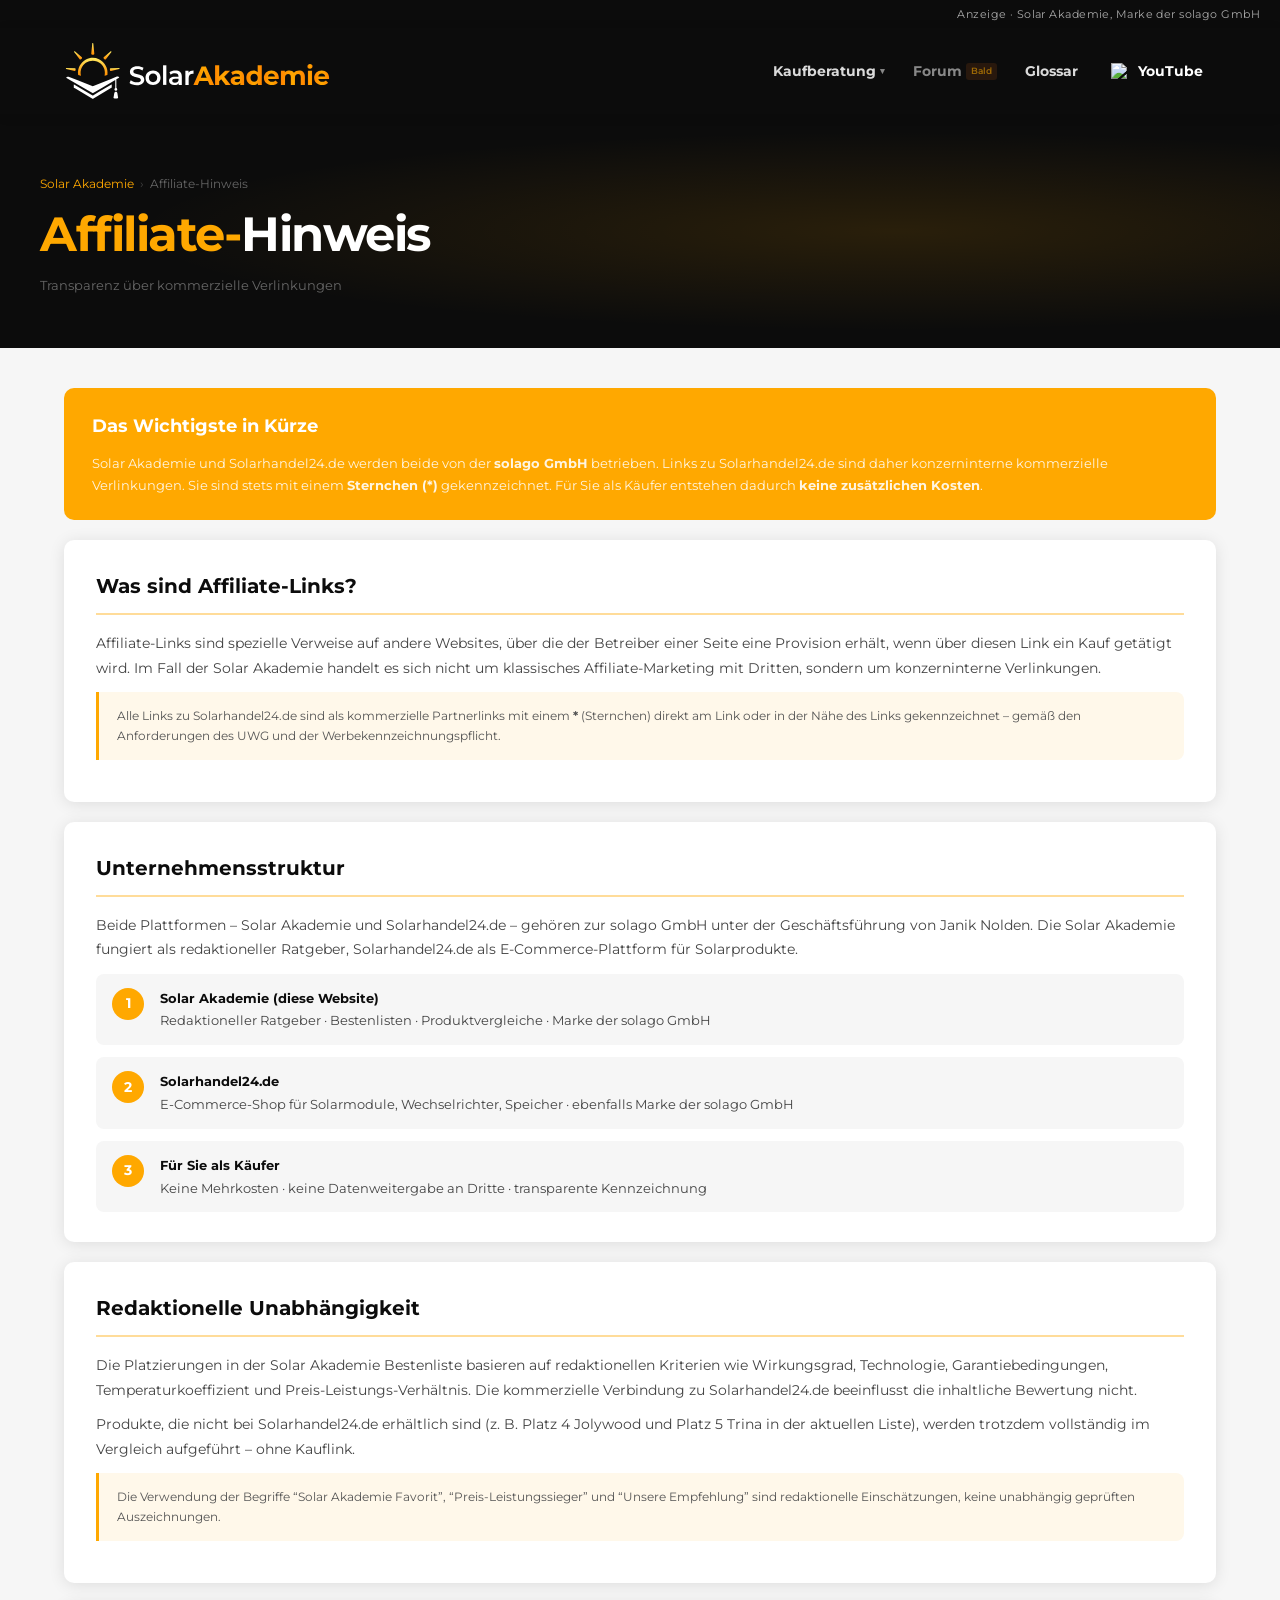
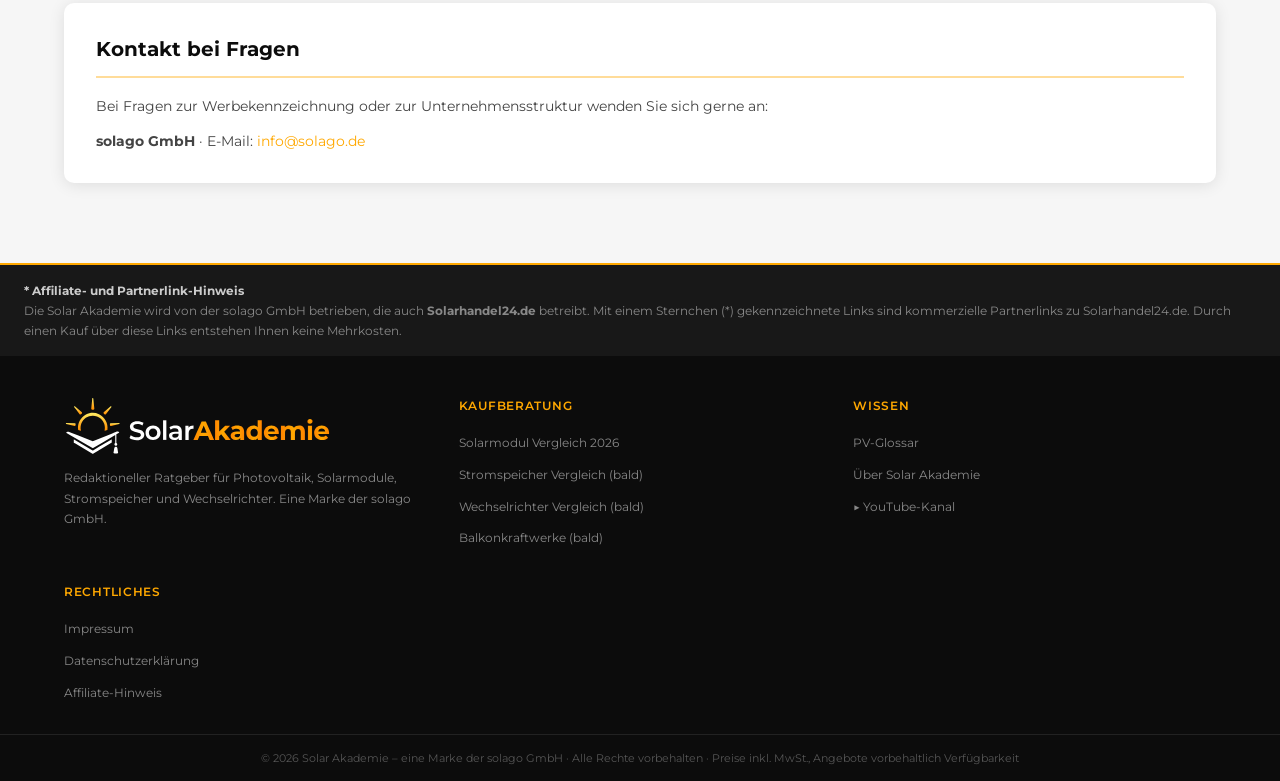
==== commit 5d74551f: "fix: Texte" ====
--- a/affiliate-hinweis.html
+++ b/affiliate-hinweis.html
@@ -137,7 +137,7 @@
       <div style="display:flex;align-items:center;gap:10px;margin-bottom:12px;">
 <img src="assets/Logoentwurf_dunkel.svg" alt="Solar Akademie" class="logo-img">
       </div>
-      <p>Unabhängiger redaktioneller Ratgeber für Photovoltaik, Solarmodule, Stromspeicher und Wechselrichter. Eine Marke der solago GmbH.</p>
+      <p>Redaktioneller Ratgeber für Photovoltaik, Solarmodule, Stromspeicher und Wechselrichter. Eine Marke der solago GmbH.</p>
     </div>
     <div class="footer-col">
       <h5>Kaufberatung</h5>
